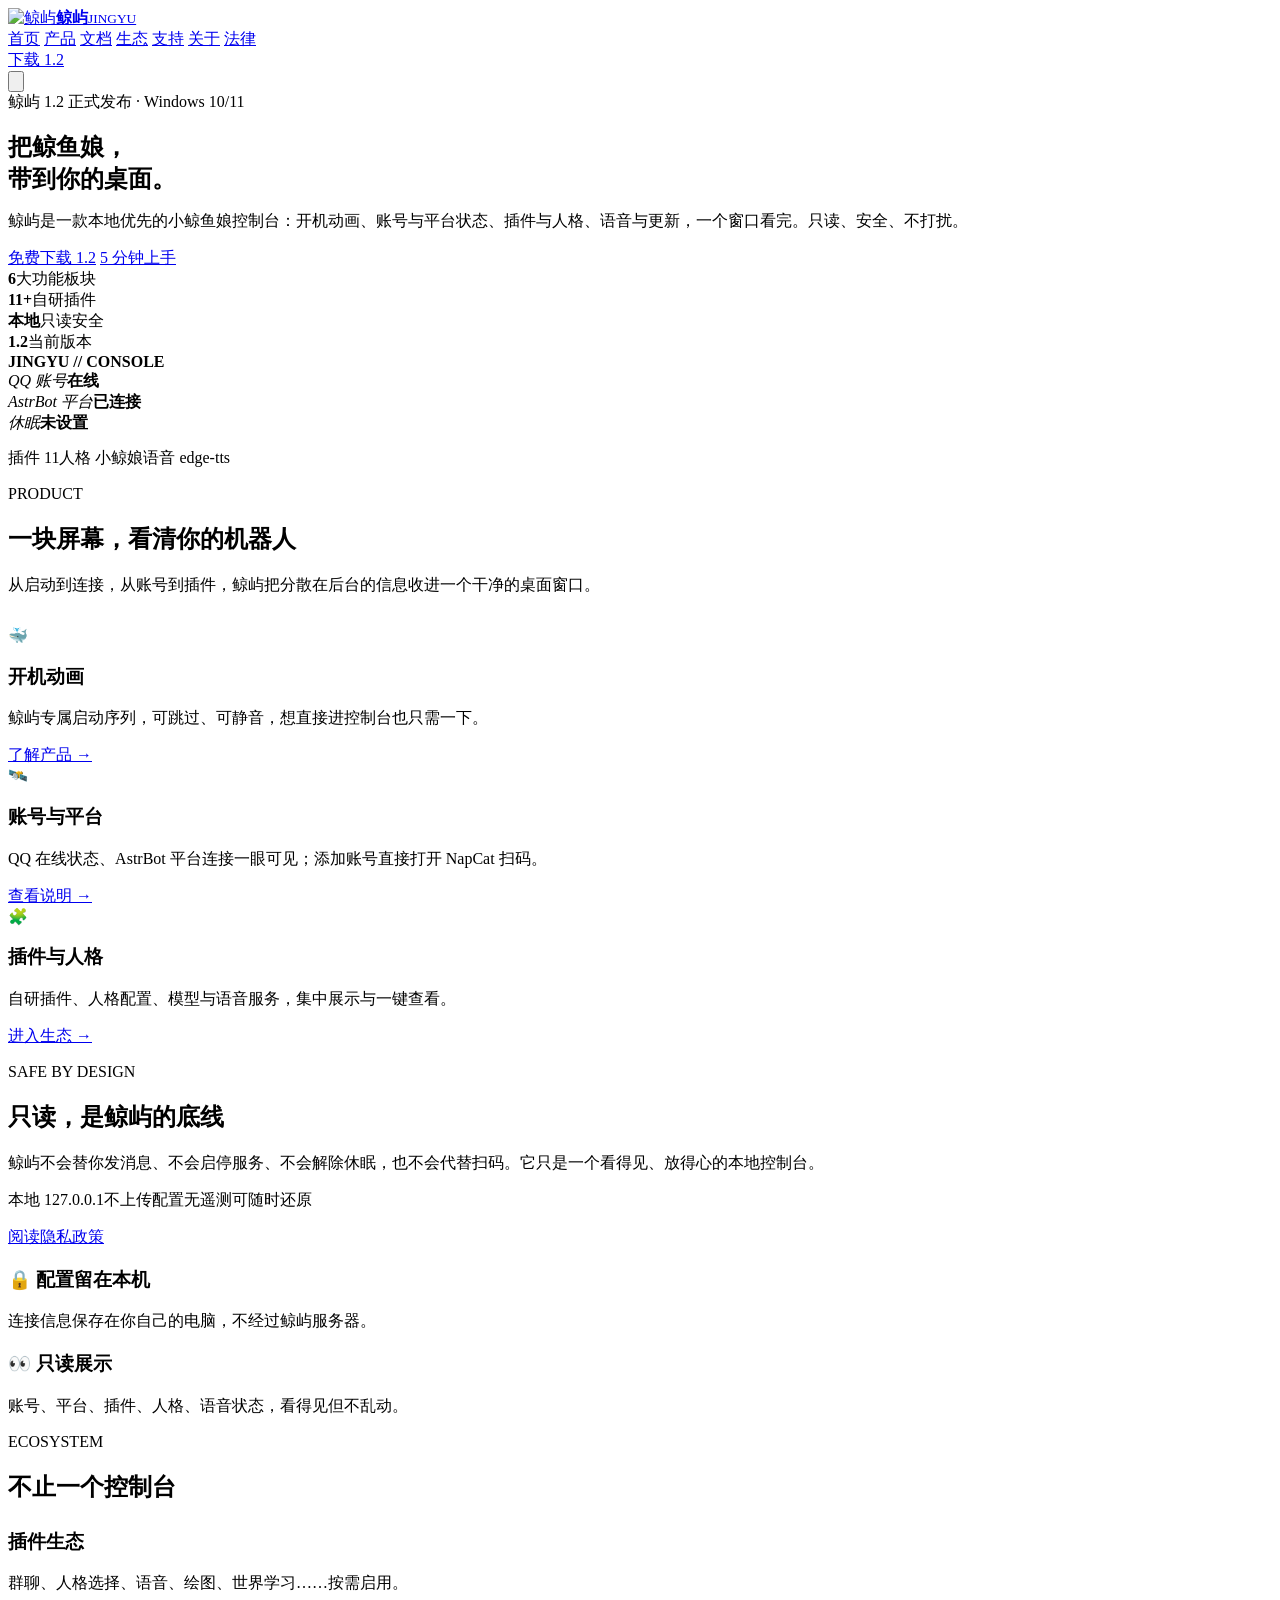
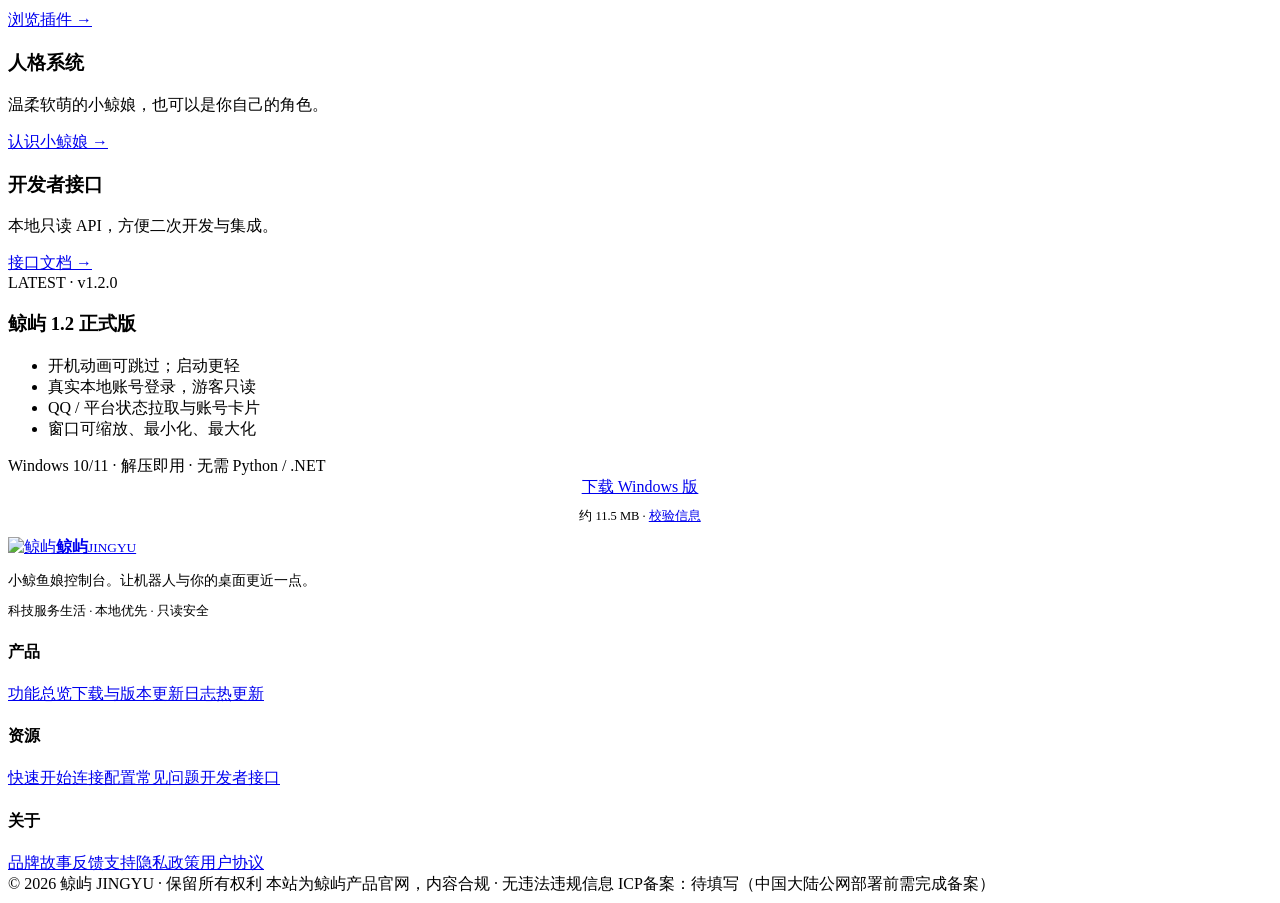
==== index.html @ 6d36aa9d "site: add index.html" ====
<!DOCTYPE html>
<html lang="zh-CN">
<head>
<meta charset="UTF-8">
<meta name="viewport" content="width=device-width,initial-scale=1">
<title>首页 · 鲸屿 JINGYU</title>
<meta name="description" content="鲸屿 · 小鲸鱼娘控制台：本地优先、只读安全、可跳过开机动画。下载 1.2 正式版。">
<meta property="og:title" content="首页 · 鲸屿 JINGYU">
<meta property="og:description" content="鲸屿 · 小鲸鱼娘控制台：本地优先、只读安全、可跳过开机动画。下载 1.2 正式版。">
<meta property="og:type" content="website">
<link rel="icon" href="assets/jingyu.ico">
<link rel="stylesheet" href="assets/style.css">
<link rel="manifest" href="manifest.webmanifest">

</head>
<body>
<header class="site-header">
  <div class="container header-in">
    <a class="brand" href="index.html"><img src="assets/jingyu_logo.png" alt="鲸屿"><span><b>鲸屿</b><small>JINGYU</small></span></a>
    <nav class="nav">
      <a href="index.html">首页</a>
      <a href="product.html">产品</a>
      <a href="docs.html">文档</a>
      <a href="ecosystem.html">生态</a>
      <a href="support.html">支持</a>
      <a href="about.html">关于</a>
      <a href="legal.html">法律</a>
    </nav>
    <div class="header-cta"><a class="btn primary" href="product.html#download">下载 1.2</a></div>
    <button class="menu-btn" aria-label="菜单"><svg viewBox="0 0 24 24" fill="none" stroke="currentColor" stroke-width="2"><path d="M4 6h16M4 12h16M4 18h16"/></svg></button>
  </div>
</header>

<main>
<section class="hero">
  <div class="container hero-grid">
    <div>
      <span class="badge"><i class="dot"></i> 鲸屿 1.2 正式发布 · Windows 10/11</span>
      <h1 style="margin:18px 0 14px">把鲸鱼娘，<br>带到你的桌面。</h1>
      <p class="lead">鲸屿是一款本地优先的小鲸鱼娘控制台：开机动画、账号与平台状态、插件与人格、语音与更新，一个窗口看完。只读、安全、不打扰。</p>
      <div class="hero-actions">
        <a class="btn primary" href="product.html#download">免费下载 1.2</a>
        <a class="btn ghost" href="docs.html#quickstart">5 分钟上手</a>
      </div>
      <div class="hero-stats">
        <div class="stat"><b>6</b><span>大功能板块</span></div>
        <div class="stat"><b>11+</b><span>自研插件</span></div>
        <div class="stat"><b>本地</b><span>只读安全</span></div>
        <div class="stat"><b>1.2</b><span>当前版本</span></div>
      </div>
    </div>
    <div class="mock reveal" aria-hidden="true">
      <div class="mock-bar"><i></i><i></i><i></i><b>JINGYU // CONSOLE</b></div>
      <div class="mock-body">
        <div class="mock-row">
          <div class="mock-tile"><em>QQ 账号</em><b>在线</b></div>
          <div class="mock-tile"><em>AstrBot 平台</em><b>已连接</b></div>
          <div class="mock-tile"><em>休眠</em><b>未设置</b></div>
        </div>
        <div class="mock-line w80"></div>
        <div class="mock-line w60"></div>
        <div style="margin:14px 0 6px"><span class="mock-tag">插件 11</span><span class="mock-tag">人格 小鲸娘</span><span class="mock-tag">语音 edge-tts</span></div>
        <div class="mock-line w40"></div>
        <div class="mock-line w60"></div>
      </div>
    </div>
  </div>
</section>

<section class="section">
  <div class="container">
    <p class="eyebrow">PRODUCT</p>
    <h2>一块屏幕，看清你的机器人</h2>
    <p class="lead">从启动到连接，从账号到插件，鲸屿把分散在后台的信息收进一个干净的桌面窗口。</p>
    <div class="grid g3" style="margin-top:30px">
      <div class="card reveal"><div class="ico">🐳</div><h3>开机动画</h3><p>鲸屿专属启动序列，可跳过、可静音，想直接进控制台也只需一下。</p><a class="more" href="product.html#features">了解产品 →</a></div>
      <div class="card reveal"><div class="ico">🛰️</div><h3>账号与平台</h3><p>QQ 在线状态、AstrBot 平台连接一眼可见；添加账号直接打开 NapCat 扫码。</p><a class="more" href="docs.html#accounts">查看说明 →</a></div>
      <div class="card reveal"><div class="ico">🧩</div><h3>插件与人格</h3><p>自研插件、人格配置、模型与语音服务，集中展示与一键查看。</p><a class="more" href="ecosystem.html">进入生态 →</a></div>
    </div>
  </div>
</section>

<section class="section">
  <div class="container grid g2" style="align-items:center">
    <div>
      <p class="eyebrow">SAFE BY DESIGN</p>
      <h2>只读，是鲸屿的底线</h2>
      <p class="lead" style="font-size:16px">鲸屿不会替你发消息、不会启停服务、不会解除休眠，也不会代替扫码。它只是一个看得见、放得心的本地控制台。</p>
      <p><span class="pill">本地 127.0.0.1</span><span class="pill">不上传配置</span><span class="pill">无遥测</span><span class="pill">可随时还原</span></p>
      <a class="btn ghost" href="legal.html#privacy">阅读隐私政策</a>
    </div>
    <div class="grid" style="gap:14px">
      <div class="card reveal"><h3>🔒 配置留在本机</h3><p>连接信息保存在你自己的电脑，不经过鲸屿服务器。</p></div>
      <div class="card reveal"><h3>👀 只读展示</h3><p>账号、平台、插件、人格、语音状态，看得见但不乱动。</p></div>
    </div>
  </div>
</section>

<section class="section">
  <div class="container">
    <p class="eyebrow">ECOSYSTEM</p>
    <h2>不止一个控制台</h2>
    <div class="grid g3" style="margin-top:26px">
      <div class="card reveal"><h3>插件生态</h3><p>群聊、人格选择、语音、绘图、世界学习……按需启用。</p><a class="more" href="ecosystem.html#plugins">浏览插件 →</a></div>
      <div class="card reveal"><h3>人格系统</h3><p>温柔软萌的小鲸娘，也可以是你自己的角色。</p><a class="more" href="ecosystem.html#persona">认识小鲸娘 →</a></div>
      <div class="card reveal"><h3>开发者接口</h3><p>本地只读 API，方便二次开发与集成。</p><a class="more" href="ecosystem.html#api">接口文档 →</a></div>
    </div>
  </div>
</section>

<section class="section">
  <div class="container download reveal" id="download">
    <div>
      <span class="ver">LATEST · v1.2.0</span>
      <h3>鲸屿 1.2 正式版</h3>
      <ul>
        <li>开机动画可跳过；启动更轻</li>
        <li>真实本地账号登录，游客只读</li>
        <li>QQ / 平台状态拉取与账号卡片</li>
        <li>窗口可缩放、最小化、最大化</li>
      </ul>
      <div class="meta">Windows 10/11 · 解压即用 · 无需 Python / .NET</div>
    </div>
    <div style="text-align:center">
      <a class="btn primary" href="downloads/jingyu-1.2-win64.zip" download>下载 Windows 版</a>
      <p style="font-size:12.5px;margin-top:10px">约 11.5 MB · <a href="product.html#download">校验信息</a></p>
    </div>
  </div>
</section>
</main>

<footer class="site-footer">
  <div class="container">
    <div class="footer-grid">
      <div>
        <a class="brand" href="index.html" style="margin-bottom:12px"><img src="assets/jingyu_logo.png" alt="鲸屿"><span><b>鲸屿</b><small>JINGYU</small></span></a>
        <p style="font-size:13.5px">小鲸鱼娘控制台。让机器人与你的桌面更近一点。</p>
        <p style="font-size:12.5px">科技服务生活 · 本地优先 · 只读安全</p>
      </div>
      <div><h4>产品</h4><a href="product.html#features">功能总览</a><a href="product.html#download">下载与版本</a><a href="product.html#changelog">更新日志</a><a href="product.html#hotfix">热更新</a></div>
      <div><h4>资源</h4><a href="docs.html#quickstart">快速开始</a><a href="docs.html#connect">连接配置</a><a href="docs.html#faq">常见问题</a><a href="ecosystem.html#api">开发者接口</a></div>
      <div><h4>关于</h4><a href="about.html#story">品牌故事</a><a href="support.html#feedback">反馈支持</a><a href="legal.html#privacy">隐私政策</a><a href="legal.html#terms">用户协议</a></div>
    </div>
    <div class="footer-bottom">
      <span>© 2026 鲸屿 JINGYU · 保留所有权利</span>
      <span>本站为鲸屿产品官网，内容合规 · 无违法违规信息</span>
      <span>ICP备案：待填写（中国大陆公网部署前需完成备案）</span>
    </div>
  </div>
</footer>
<script src="assets/app.js"></script>
</body>
</html>
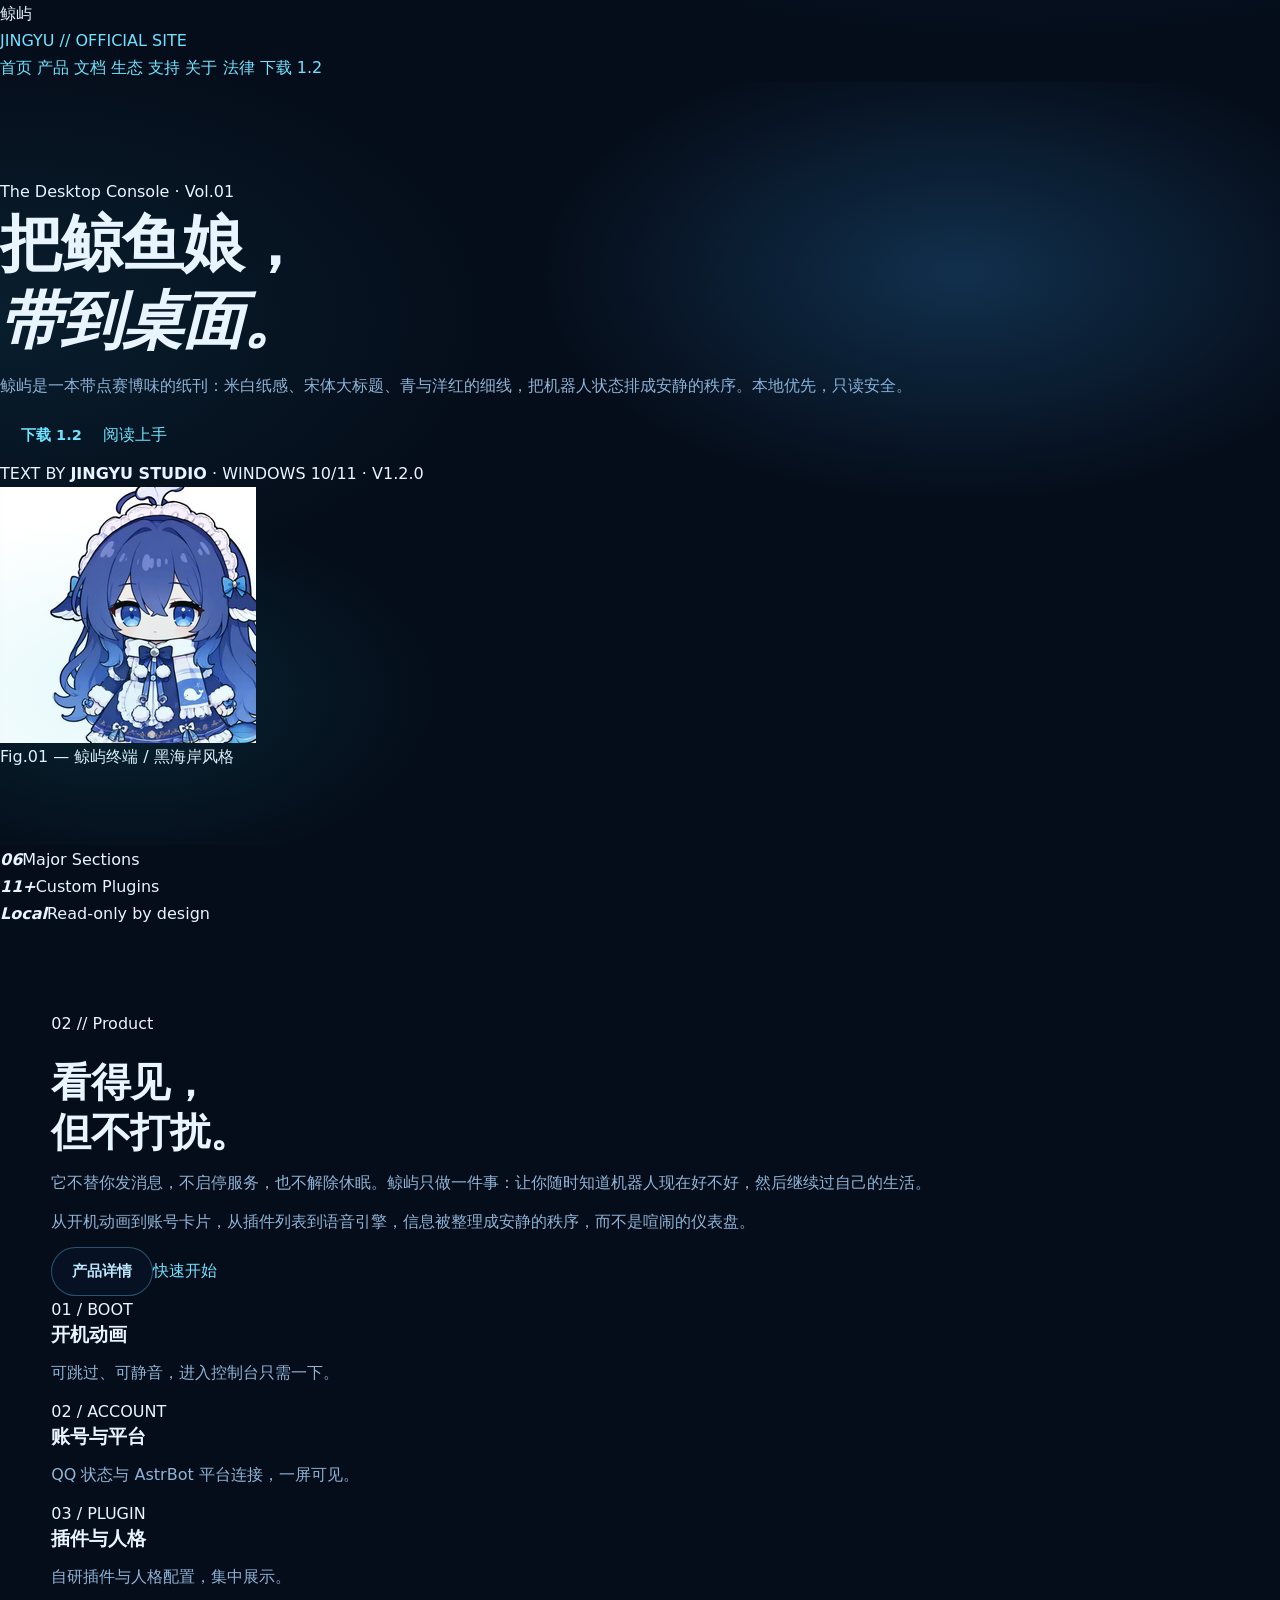
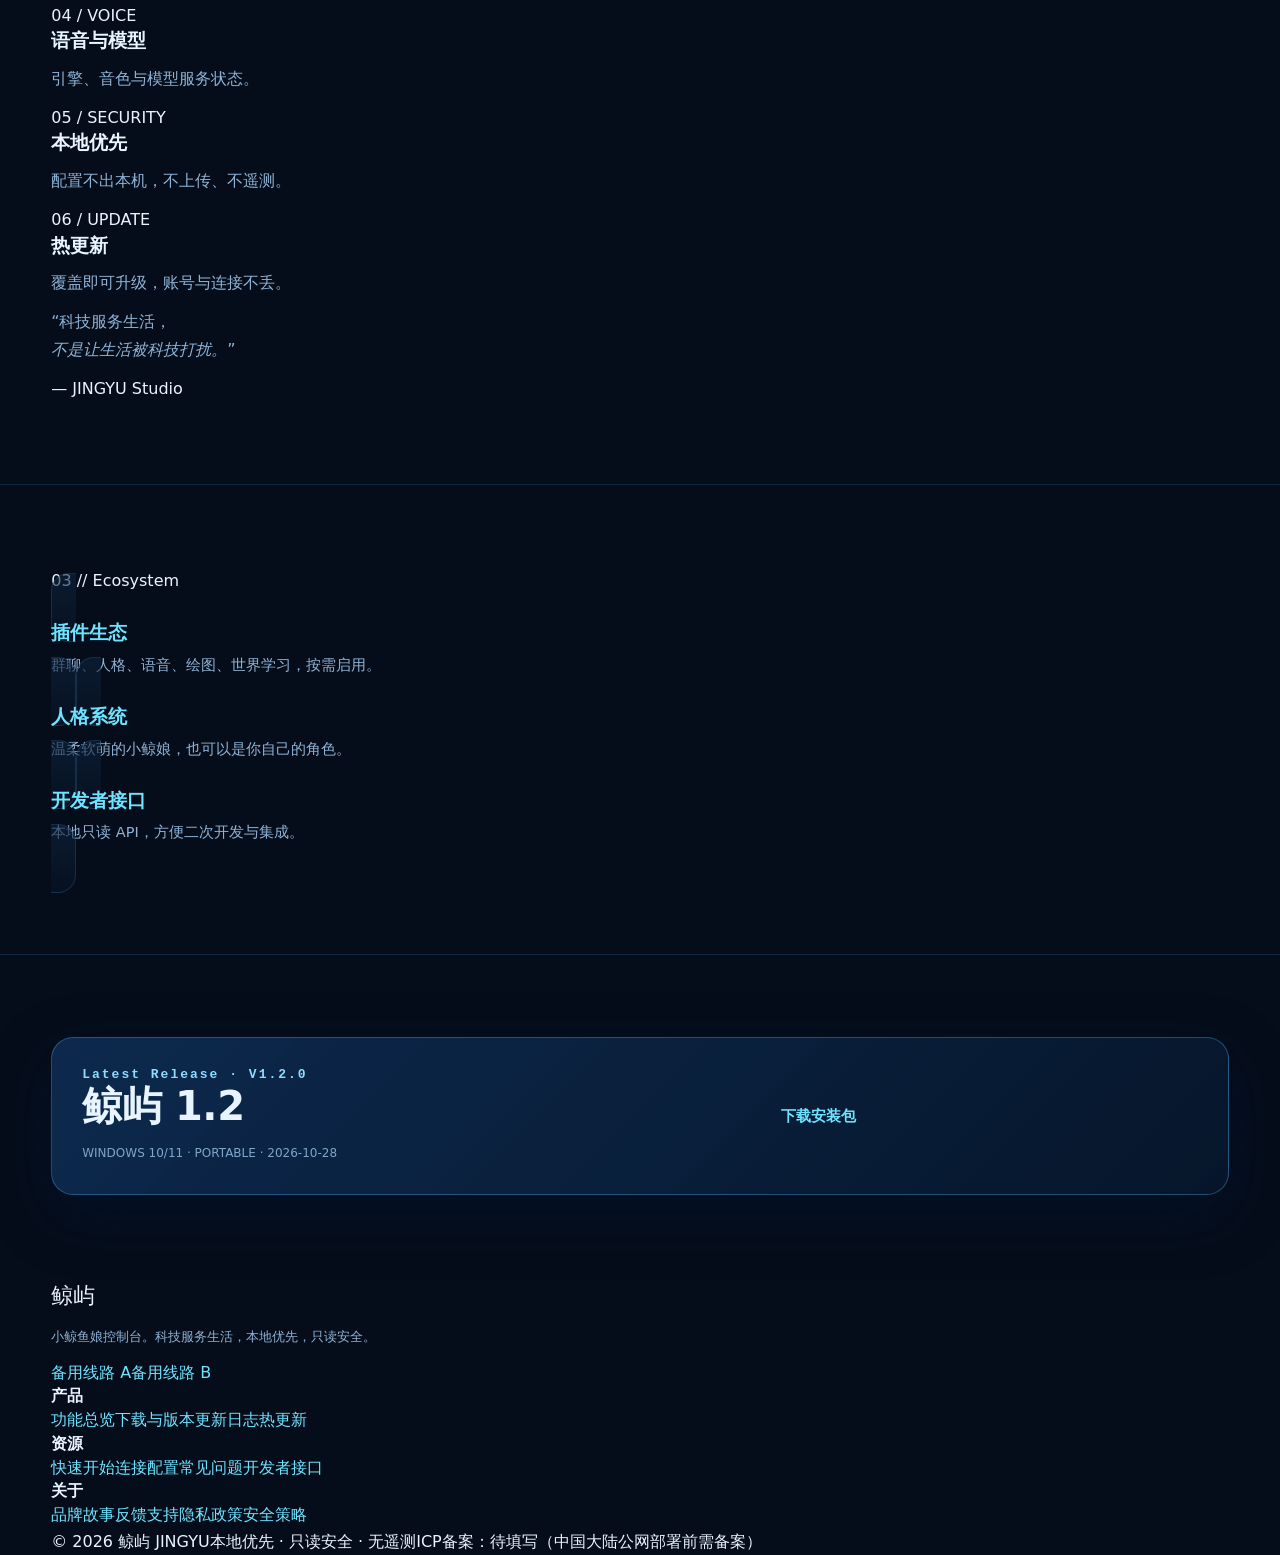
==== commit 0e134d47: "site: add index.html" ====
--- a/index.html
+++ b/index.html
@@ -1,153 +1,72 @@
-<!DOCTYPE html>
-<html lang="zh-CN">
-<head>
-<meta charset="UTF-8">
-<meta name="viewport" content="width=device-width,initial-scale=1">
+<!DOCTYPE html><html lang="zh-CN"><head><meta charset="UTF-8"><meta name="viewport" content="width=device-width,initial-scale=1">
 <title>首页 · 鲸屿 JINGYU</title>
-<meta name="description" content="鲸屿 · 小鲸鱼娘控制台：本地优先、只读安全、可跳过开机动画。下载 1.2 正式版。">
-<meta property="og:title" content="首页 · 鲸屿 JINGYU">
-<meta property="og:description" content="鲸屿 · 小鲸鱼娘控制台：本地优先、只读安全、可跳过开机动画。下载 1.2 正式版。">
-<meta property="og:type" content="website">
-<link rel="icon" href="assets/jingyu.ico">
-<link rel="stylesheet" href="assets/style.css">
-<link rel="manifest" href="manifest.webmanifest">
-
-</head>
-<body>
-<header class="site-header">
-  <div class="container header-in">
-    <a class="brand" href="index.html"><img src="assets/jingyu_logo.png" alt="鲸屿"><span><b>鲸屿</b><small>JINGYU</small></span></a>
-    <nav class="nav">
-      <a href="index.html">首页</a>
-      <a href="product.html">产品</a>
-      <a href="docs.html">文档</a>
-      <a href="ecosystem.html">生态</a>
-      <a href="support.html">支持</a>
-      <a href="about.html">关于</a>
-      <a href="legal.html">法律</a>
-    </nav>
-    <div class="header-cta"><a class="btn primary" href="product.html#download">下载 1.2</a></div>
-    <button class="menu-btn" aria-label="菜单"><svg viewBox="0 0 24 24" fill="none" stroke="currentColor" stroke-width="2"><path d="M4 6h16M4 12h16M4 18h16"/></svg></button>
+<meta name="description" content="鲸屿 · 小鲸鱼娘控制台：本地优先、只读安全，下载 1.2 正式版。">
+<meta name="theme-color" content="#f4f0e7">
+<meta http-equiv="Content-Security-Policy" content="default-src 'self'; img-src 'self' data:; style-src 'self' 'unsafe-inline'; script-src 'self' 'unsafe-inline'; object-src 'none'; base-uri 'self'; frame-ancestors 'none'">
+<meta http-equiv="X-Content-Type-Options" content="nosniff">
+<meta name="referrer" content="strict-origin-when-cross-origin">
+<link rel="icon" href="assets/jingyu.ico"><link rel="stylesheet" href="assets/style.css">
+</head><body><header>
+  <a class="brand-wrap" href="index.html"><span class="brand">鲸屿</span><span class="issue">JINGYU // OFFICIAL SITE</span></a>
+  <nav>
+    <a href="index.html" class="active">首页</a>
+    <a href="product.html" >产品</a>
+    <a href="docs.html" >文档</a>
+    <a href="ecosystem.html" >生态</a>
+    <a href="support.html" >支持</a>
+    <a href="about.html" >关于</a>
+    <a href="legal.html" >法律</a>
+    <a class="dl-btn" href="download.html">下载 1.2</a>
+  </nav>
+  <button class="menu-btn" aria-label="菜单">☰</button>
+</header><main>
+<div class="hero">
+  <div><span class="kicker">The Desktop Console · Vol.01</span>
+  <h1>把鲸鱼娘，<br><em>带到桌面。</em></h1>
+  <p class="deck">鲸屿是一本带点赛博味的纸刊：米白纸感、宋体大标题、青与洋红的细线，把机器人状态排成安静的秩序。本地优先，只读安全。</p>
+  <div class="actions"><a class="btn" href="download.html">下载 1.2</a><a class="link" href="docs.html">阅读上手</a></div>
+  <div class="byline">TEXT BY <b>JINGYU STUDIO</b> · WINDOWS 10/11 · V1.2.0</div></div>
+  <div class="hero-art"><img src="assets/jingyu_logo.png" alt="鲸屿"><div class="cap">Fig.01 — 鲸屿终端 / 黑海岸风格</div></div>
+</div>
+<div class="facts"><div><b><i>06</i></b><span>Major Sections</span></div><div><b><i>11+</i></b><span>Custom Plugins</span></div><div><b><i>Local</i></b><span>Read-only by design</span></div></div>
+<section class="section" id="product"><div class="container">
+  <div class="sec-label">02 // Product</div>
+  <div class="editorial" style="margin-top:20px">
+    <div class="copy"><h2>看得见，<br>但不打扰。</h2>
+      <p>它不替你发消息，不启停服务，也不解除休眠。鲸屿只做一件事：让你随时知道机器人现在好不好，然后继续过自己的生活。</p>
+      <p>从开机动画到账号卡片，从插件列表到语音引擎，信息被整理成安静的秩序，而不是喧闹的仪表盘。</p>
+      <div class="actions"><a class="btn ghost" href="product.html">产品详情</a><a class="link" href="docs.html">快速开始</a></div>
+    </div>
+    <div><div class="feature-list">
+      <div class="feature"><div class="n">01 / BOOT</div><h3>开机动画</h3><p>可跳过、可静音，进入控制台只需一下。</p></div>
+      <div class="feature"><div class="n">02 / ACCOUNT</div><h3>账号与平台</h3><p>QQ 状态与 AstrBot 平台连接，一屏可见。</p></div>
+      <div class="feature"><div class="n">03 / PLUGIN</div><h3>插件与人格</h3><p>自研插件与人格配置，集中展示。</p></div>
+      <div class="feature"><div class="n">04 / VOICE</div><h3>语音与模型</h3><p>引擎、音色与模型服务状态。</p></div>
+      <div class="feature"><div class="n">05 / SECURITY</div><h3>本地优先</h3><p>配置不出本机，不上传、不遥测。</p></div>
+      <div class="feature"><div class="n">06 / UPDATE</div><h3>热更新</h3><p>覆盖即可升级，账号与连接不丢。</p></div>
+    </div></div>
   </div>
-</header>
-
-<main>
-<section class="hero">
-  <div class="container hero-grid">
-    <div>
-      <span class="badge"><i class="dot"></i> 鲸屿 1.2 正式发布 · Windows 10/11</span>
-      <h1 style="margin:18px 0 14px">把鲸鱼娘，<br>带到你的桌面。</h1>
-      <p class="lead">鲸屿是一款本地优先的小鲸鱼娘控制台：开机动画、账号与平台状态、插件与人格、语音与更新，一个窗口看完。只读、安全、不打扰。</p>
-      <div class="hero-actions">
-        <a class="btn primary" href="product.html#download">免费下载 1.2</a>
-        <a class="btn ghost" href="docs.html#quickstart">5 分钟上手</a>
-      </div>
-      <div class="hero-stats">
-        <div class="stat"><b>6</b><span>大功能板块</span></div>
-        <div class="stat"><b>11+</b><span>自研插件</span></div>
-        <div class="stat"><b>本地</b><span>只读安全</span></div>
-        <div class="stat"><b>1.2</b><span>当前版本</span></div>
-      </div>
-    </div>
-    <div class="mock reveal" aria-hidden="true">
-      <div class="mock-bar"><i></i><i></i><i></i><b>JINGYU // CONSOLE</b></div>
-      <div class="mock-body">
-        <div class="mock-row">
-          <div class="mock-tile"><em>QQ 账号</em><b>在线</b></div>
-          <div class="mock-tile"><em>AstrBot 平台</em><b>已连接</b></div>
-          <div class="mock-tile"><em>休眠</em><b>未设置</b></div>
-        </div>
-        <div class="mock-line w80"></div>
-        <div class="mock-line w60"></div>
-        <div style="margin:14px 0 6px"><span class="mock-tag">插件 11</span><span class="mock-tag">人格 小鲸娘</span><span class="mock-tag">语音 edge-tts</span></div>
-        <div class="mock-line w40"></div>
-        <div class="mock-line w60"></div>
-      </div>
-    </div>
+  <div class="pull"><p class="q">“科技服务生活，<br><em>不是让生活被科技打扰。</em>”</p><div class="sign">— JINGYU Studio</div></div>
+</div></section>
+<section class="section"><div class="container">
+  <div class="sec-label">03 // Ecosystem</div>
+  <div class="grid3">
+    <a class="card" href="ecosystem.html#plugins"><h3>插件生态</h3><p>群聊、人格、语音、绘图、世界学习，按需启用。</p></a>
+    <a class="card" href="ecosystem.html#persona"><h3>人格系统</h3><p>温柔软萌的小鲸娘，也可以是你自己的角色。</p></a>
+    <a class="card" href="ecosystem.html#api"><h3>开发者接口</h3><p>本地只读 API，方便二次开发与集成。</p></a>
   </div>
-</section>
-
-<section class="section">
-  <div class="container">
-    <p class="eyebrow">PRODUCT</p>
-    <h2>一块屏幕，看清你的机器人</h2>
-    <p class="lead">从启动到连接，从账号到插件，鲸屿把分散在后台的信息收进一个干净的桌面窗口。</p>
-    <div class="grid g3" style="margin-top:30px">
-      <div class="card reveal"><div class="ico">🐳</div><h3>开机动画</h3><p>鲸屿专属启动序列，可跳过、可静音，想直接进控制台也只需一下。</p><a class="more" href="product.html#features">了解产品 →</a></div>
-      <div class="card reveal"><div class="ico">🛰️</div><h3>账号与平台</h3><p>QQ 在线状态、AstrBot 平台连接一眼可见；添加账号直接打开 NapCat 扫码。</p><a class="more" href="docs.html#accounts">查看说明 →</a></div>
-      <div class="card reveal"><div class="ico">🧩</div><h3>插件与人格</h3><p>自研插件、人格配置、模型与语音服务，集中展示与一键查看。</p><a class="more" href="ecosystem.html">进入生态 →</a></div>
-    </div>
+</div></section>
+<section class="section"><div class="container"><div class="download">
+  <div><div class="ver">Latest Release · V1.2.0</div><h2>鲸屿 1.2</h2><div class="meta">WINDOWS 10/11 · PORTABLE · 2026-10-28</div></div>
+  <div><a class="btn" href="download.html">下载安装包</a></div>
+</div></div></section>
+</main><footer><div class="container">
+  <div class="foot-grid">
+    <div><span class="brand" style="font-size:22px">鲸屿</span><p style="font-size:12.5px;color:var(--muted)">小鲸鱼娘控制台。科技服务生活，本地优先，只读安全。</p>
+      <div class="mirrors"><a href="https://cdn.jsdelivr.net/gh/mjciywrgqdbqwdj4y718937/jingyu-site@main/index.html" target="_blank" rel="noopener">备用线路 A</a><a href="https://cdn.statically.io/gh/mjciywrgqdbqwdj4y718937/jingyu-site/main/index.html" target="_blank" rel="noopener">备用线路 B</a></div></div>
+    <div><h4>产品</h4><a href="product.html">功能总览</a><a href="download.html">下载与版本</a><a href="product.html#changelog">更新日志</a><a href="product.html#hotfix">热更新</a></div>
+    <div><h4>资源</h4><a href="docs.html">快速开始</a><a href="docs.html#connect">连接配置</a><a href="docs.html#faq">常见问题</a><a href="ecosystem.html#api">开发者接口</a></div>
+    <div><h4>关于</h4><a href="about.html">品牌故事</a><a href="support.html">反馈支持</a><a href="legal.html#privacy">隐私政策</a><a href="legal.html#security">安全策略</a></div>
   </div>
-</section>
-
-<section class="section">
-  <div class="container grid g2" style="align-items:center">
-    <div>
-      <p class="eyebrow">SAFE BY DESIGN</p>
-      <h2>只读，是鲸屿的底线</h2>
-      <p class="lead" style="font-size:16px">鲸屿不会替你发消息、不会启停服务、不会解除休眠，也不会代替扫码。它只是一个看得见、放得心的本地控制台。</p>
-      <p><span class="pill">本地 127.0.0.1</span><span class="pill">不上传配置</span><span class="pill">无遥测</span><span class="pill">可随时还原</span></p>
-      <a class="btn ghost" href="legal.html#privacy">阅读隐私政策</a>
-    </div>
-    <div class="grid" style="gap:14px">
-      <div class="card reveal"><h3>🔒 配置留在本机</h3><p>连接信息保存在你自己的电脑，不经过鲸屿服务器。</p></div>
-      <div class="card reveal"><h3>👀 只读展示</h3><p>账号、平台、插件、人格、语音状态，看得见但不乱动。</p></div>
-    </div>
-  </div>
-</section>
-
-<section class="section">
-  <div class="container">
-    <p class="eyebrow">ECOSYSTEM</p>
-    <h2>不止一个控制台</h2>
-    <div class="grid g3" style="margin-top:26px">
-      <div class="card reveal"><h3>插件生态</h3><p>群聊、人格选择、语音、绘图、世界学习……按需启用。</p><a class="more" href="ecosystem.html#plugins">浏览插件 →</a></div>
-      <div class="card reveal"><h3>人格系统</h3><p>温柔软萌的小鲸娘，也可以是你自己的角色。</p><a class="more" href="ecosystem.html#persona">认识小鲸娘 →</a></div>
-      <div class="card reveal"><h3>开发者接口</h3><p>本地只读 API，方便二次开发与集成。</p><a class="more" href="ecosystem.html#api">接口文档 →</a></div>
-    </div>
-  </div>
-</section>
-
-<section class="section">
-  <div class="container download reveal" id="download">
-    <div>
-      <span class="ver">LATEST · v1.2.0</span>
-      <h3>鲸屿 1.2 正式版</h3>
-      <ul>
-        <li>开机动画可跳过；启动更轻</li>
-        <li>真实本地账号登录，游客只读</li>
-        <li>QQ / 平台状态拉取与账号卡片</li>
-        <li>窗口可缩放、最小化、最大化</li>
-      </ul>
-      <div class="meta">Windows 10/11 · 解压即用 · 无需 Python / .NET</div>
-    </div>
-    <div style="text-align:center">
-      <a class="btn primary" href="downloads/jingyu-1.2-win64.zip" download>下载 Windows 版</a>
-      <p style="font-size:12.5px;margin-top:10px">约 11.5 MB · <a href="product.html#download">校验信息</a></p>
-    </div>
-  </div>
-</section>
-</main>
-
-<footer class="site-footer">
-  <div class="container">
-    <div class="footer-grid">
-      <div>
-        <a class="brand" href="index.html" style="margin-bottom:12px"><img src="assets/jingyu_logo.png" alt="鲸屿"><span><b>鲸屿</b><small>JINGYU</small></span></a>
-        <p style="font-size:13.5px">小鲸鱼娘控制台。让机器人与你的桌面更近一点。</p>
-        <p style="font-size:12.5px">科技服务生活 · 本地优先 · 只读安全</p>
-      </div>
-      <div><h4>产品</h4><a href="product.html#features">功能总览</a><a href="product.html#download">下载与版本</a><a href="product.html#changelog">更新日志</a><a href="product.html#hotfix">热更新</a></div>
-      <div><h4>资源</h4><a href="docs.html#quickstart">快速开始</a><a href="docs.html#connect">连接配置</a><a href="docs.html#faq">常见问题</a><a href="ecosystem.html#api">开发者接口</a></div>
-      <div><h4>关于</h4><a href="about.html#story">品牌故事</a><a href="support.html#feedback">反馈支持</a><a href="legal.html#privacy">隐私政策</a><a href="legal.html#terms">用户协议</a></div>
-    </div>
-    <div class="footer-bottom">
-      <span>© 2026 鲸屿 JINGYU · 保留所有权利</span>
-      <span>本站为鲸屿产品官网，内容合规 · 无违法违规信息</span>
-      <span>ICP备案：待填写（中国大陆公网部署前需完成备案）</span>
-    </div>
-  </div>
-</footer>
-<script src="assets/app.js"></script>
-</body>
-</html>+  <div class="foot-bottom"><span>© 2026 鲸屿 JINGYU</span><span>本地优先 · 只读安全 · 无遥测</span><span>ICP备案：待填写（中国大陆公网部署前需备案）</span></div>
+</div></footer><script src="assets/app.js"></script></body></html>
--- a/assets/style.css
+++ b/assets/style.css
@@ -0,0 +1,159 @@
+
+:root{
+  --bg:#050d1a; --bg2:#071528; --panel:rgba(10,26,46,.72); --line:rgba(96,180,255,.16);
+  --ink:#e8f4ff; --muted:#8fb3d6; --blue:#3f9cff; --cyan:#6fe3ff; --deep:#0b2d55;
+  --ok:#39d98a; --warn:#ffc857; --radius:18px; --max:1180px;
+  --shadow:0 20px 60px rgba(0,20,50,.45);
+}
+*{box-sizing:border-box}
+html{scroll-behavior:smooth}
+body{margin:0;background:radial-gradient(1200px 600px at 80% -10%,rgba(30,110,220,.20),transparent 60%),
+  radial-gradient(900px 500px at 0% 10%,rgba(40,180,220,.10),transparent 55%),var(--bg);
+  color:var(--ink);font-family:"Microsoft YaHei","PingFang SC","Segoe UI",system-ui,sans-serif;line-height:1.7;
+  -webkit-font-smoothing:antialiased}
+a{color:var(--cyan);text-decoration:none}
+a:hover{color:#bff1ff}
+img{max-width:100%;display:block}
+.container{width:min(var(--max),92vw);margin:0 auto}
+.section{padding:82px 0;border-top:1px solid var(--line)}
+.section:first-of-type{border-top:0}
+.eyebrow{font:600 12px/1 "Consolas",monospace;letter-spacing:.22em;color:var(--cyan);text-transform:uppercase;margin:0 0 12px}
+h1,h2,h3,h4{line-height:1.25;margin:0}
+h1{font-size:clamp(34px,5vw,62px);letter-spacing:-.02em}
+h2{font-size:clamp(26px,3.2vw,40px);letter-spacing:-.01em}
+h3{font-size:19px}
+p{margin:12px 0;color:var(--muted)}
+.lead{font-size:clamp(16px,1.6vw,20px);color:#b9d6f2;max-width:760px}
+.mono{font-family:"Consolas","Cascadia Mono",monospace}
+/* header */
+.site-header{position:sticky;top:0;z-index:50;backdrop-filter:blur(14px);
+  background:rgba(5,13,26,.78);border-bottom:1px solid var(--line)}
+.header-in{display:flex;align-items:center;gap:26px;min-height:68px}
+.brand{display:flex;align-items:center;gap:11px;color:var(--ink)}
+.brand img{width:34px;height:34px;border-radius:10px;box-shadow:0 0 22px rgba(80,190,255,.45)}
+.brand b{font-size:19px;letter-spacing:4px}
+.brand small{display:block;font:600 9px/1 "Consolas",monospace;letter-spacing:3px;color:var(--muted)}
+.nav{display:flex;gap:4px;margin-left:auto;flex-wrap:wrap}
+.nav a{padding:8px 13px;border-radius:999px;color:#b7d4ef;font-size:14.5px}
+.nav a:hover,.nav a.active{background:rgba(63,156,255,.14);color:#fff}
+.header-cta{margin-left:8px}
+.btn{display:inline-flex;align-items:center;justify-content:center;gap:8px;padding:11px 20px;border-radius:999px;
+  border:1px solid transparent;font-weight:700;font-size:14.5px;cursor:pointer;transition:.18s ease;white-space:nowrap}
+.btn.primary{background:linear-gradient(135deg,#2f7fe0,#5cc8ff);color:#04101f;box-shadow:0 8px 26px rgba(60,160,255,.28)}
+.btn.primary:hover{transform:translateY(-1px);color:#04101f}
+.btn.ghost{border-color:rgba(110,200,255,.35);color:#bfe9ff;background:rgba(10,30,55,.35)}
+.btn.ghost:hover{background:rgba(30,80,140,.35);color:#fff}
+.menu-btn{display:none;margin-left:auto;background:none;border:0;color:var(--ink);padding:8px}
+.menu-btn svg{width:24px;height:24px}
+/* hero */
+.hero{position:relative;overflow:hidden;padding:96px 0 76px}
+.hero:before{content:"";position:absolute;inset:0;background:
+  radial-gradient(700px 380px at 75% 25%,rgba(60,170,255,.22),transparent 60%),
+  radial-gradient(520px 300px at 10% 80%,rgba(30,200,220,.12),transparent 60%);pointer-events:none}
+.hero-grid{display:grid;grid-template-columns:1.05fr .95fr;gap:54px;align-items:center;position:relative}
+.badge{display:inline-flex;align-items:center;gap:8px;padding:6px 12px;border-radius:999px;font-size:12.5px;
+  border:1px solid rgba(110,220,255,.3);background:rgba(20,60,100,.35);color:#b8e9ff}
+.dot{width:7px;height:7px;border-radius:50%;background:var(--ok);box-shadow:0 0 10px var(--ok)}
+.hero-actions{display:flex;gap:12px;margin-top:28px;flex-wrap:wrap}
+.hero-stats{display:flex;gap:26px;margin-top:34px;flex-wrap:wrap}
+.stat b{display:block;font-size:24px;color:#fff}
+.stat span{font-size:12.5px;color:var(--muted)}
+/* mock */
+.mock{background:linear-gradient(180deg,rgba(16,40,72,.9),rgba(7,20,38,.92));border:1px solid var(--line);
+  border-radius:22px;box-shadow:var(--shadow);overflow:hidden;transform:rotate(-.6deg)}
+.mock-bar{display:flex;gap:7px;align-items:center;padding:12px 16px;border-bottom:1px solid var(--line);background:rgba(4,12,24,.7)}
+.mock-bar i{width:9px;height:9px;border-radius:50%;background:#3a5a7c;display:block}
+.mock-bar b{margin-left:8px;font:600 11px/1 "Consolas",monospace;color:#7fb6e8;letter-spacing:1px}
+.mock-body{padding:18px}
+.mock-row{display:flex;gap:12px;margin-bottom:12px}
+.mock-tile{flex:1;padding:14px;border:1px solid var(--line);border-radius:14px;background:rgba(8,24,44,.6)}
+.mock-tile em{display:block;font-style:normal;font-size:11px;color:var(--muted);margin-bottom:6px}
+.mock-tile b{font-size:20px;color:#fff}
+.mock-line{height:8px;border-radius:6px;background:linear-gradient(90deg,rgba(90,190,255,.45),rgba(90,190,255,.05));margin:9px 0}
+.mock-line.w60{width:60%}.mock-line.w40{width:40%}.mock-line.w80{width:80%}
+.mock-tag{display:inline-block;font-size:10.5px;padding:3px 8px;border-radius:999px;background:rgba(57,217,138,.12);color:#7ff0b8;margin-right:6px}
+/* cards */
+.grid{display:grid;gap:18px}
+.g3{grid-template-columns:repeat(3,1fr)}
+.g2{grid-template-columns:repeat(2,1fr)}
+.card{padding:24px;border-radius:var(--radius);border:1px solid var(--line);
+  background:linear-gradient(180deg,rgba(14,36,64,.58),rgba(7,20,38,.55));transition:.2s}
+.card:hover{border-color:rgba(100,200,255,.35);transform:translateY(-2px)}
+.card .ico{width:42px;height:42px;border-radius:12px;display:grid;place-items:center;margin-bottom:14px;
+  background:linear-gradient(135deg,rgba(63,156,255,.24),rgba(90,220,255,.08));border:1px solid rgba(100,200,255,.25);font-size:20px}
+.card p{margin:8px 0 0;font-size:14.5px}
+.card a.more{display:inline-block;margin-top:14px;font-size:13.5px}
+/* subnav */
+.subnav{position:sticky;top:68px;z-index:30;background:rgba(5,13,26,.88);backdrop-filter:blur(12px);border-bottom:1px solid var(--line)}
+.subnav-in{display:flex;gap:6px;overflow:auto;padding:10px 0}
+.subnav a{padding:7px 12px;border-radius:999px;color:#a9c8e6;font-size:13px;white-space:nowrap}
+.subnav a:hover{background:rgba(63,156,255,.12);color:#fff}
+/* page hero */
+.page-hero{padding:70px 0 46px}
+.crumbs{font-size:12.5px;color:#6f93b5;margin-bottom:14px}
+/* table */
+.table-wrap{overflow:auto;border:1px solid var(--line);border-radius:14px;margin:18px 0}
+table{width:100%;border-collapse:collapse;min-width:560px;font-size:14px}
+th,td{padding:12px 14px;text-align:left;border-bottom:1px solid var(--line)}
+th{background:rgba(20,50,85,.5);color:#cfe8ff;font-weight:600;font-size:12.5px;letter-spacing:.04em}
+td{color:#a9c8e6}
+tr:last-child td{border-bottom:0}
+code,pre{font-family:"Consolas","Cascadia Mono",monospace}
+code{background:rgba(90,180,255,.12);border:1px solid rgba(90,180,255,.16);padding:1px 6px;border-radius:6px;font-size:.92em;color:#bfeaff}
+pre{background:#04101f;border:1px solid var(--line);border-radius:12px;padding:16px;overflow:auto;color:#bfe8ff;font-size:13px;line-height:1.6}
+pre code{background:none;border:0;padding:0}
+/* steps */
+.steps{display:grid;gap:14px;counter-reset:step}
+.step{display:flex;gap:16px;padding:18px 20px;border:1px solid var(--line);border-radius:14px;background:rgba(10,26,46,.5)}
+.step:before{counter-increment:step;content:counter(step);flex:0 0 32px;height:32px;border-radius:50%;display:grid;place-items:center;
+  background:rgba(63,156,255,.16);color:#8fdcff;font-weight:700;border:1px solid rgba(100,200,255,.25)}
+.step b{display:block;margin-bottom:4px}
+.step p{margin:0;font-size:14px}
+/* faq */
+details{border:1px solid var(--line);border-radius:12px;background:rgba(10,26,46,.45);padding:0 16px;margin:10px 0}
+summary{cursor:pointer;padding:16px 0;font-weight:600;color:#dcefff;list-style:none}
+summary::-webkit-details-marker{display:none}
+summary:after{content:"+";float:right;color:#7fc7ff;font-weight:400}
+details[open] summary:after{content:"−"}
+details p{margin:0 0 16px;font-size:14px}
+/* notice */
+.notice{border:1px solid rgba(255,200,87,.28);background:rgba(255,200,87,.07);border-radius:14px;padding:16px 18px;color:#ffe4a8;font-size:14px}
+.notice.blue{border-color:rgba(90,190,255,.28);background:rgba(63,156,255,.07);color:#c8e9ff}
+/* download */
+.download{display:grid;grid-template-columns:1.2fr .8fr;gap:22px;align-items:center;padding:30px;border-radius:22px;
+  border:1px solid rgba(100,200,255,.3);background:linear-gradient(135deg,rgba(20,70,130,.5),rgba(8,26,50,.7));box-shadow:var(--shadow)}
+.download .ver{font:700 13px/1 "Consolas",monospace;color:#8fdcff;letter-spacing:2px}
+.download h3{font-size:26px;margin:10px 0 6px}
+.download ul{margin:10px 0 0;padding-left:18px;color:var(--muted);font-size:14px}
+.download .meta{font-size:12px;color:#7fa6c8;margin-top:12px}
+/* footer */
+.site-footer{border-top:1px solid var(--line);padding:48px 0 30px;background:rgba(4,11,22,.7)}
+.footer-grid{display:grid;grid-template-columns:1.4fr 1fr 1fr 1fr;gap:28px}
+.footer-grid h4{font-size:13px;color:#cfe8ff;letter-spacing:.08em;margin-bottom:10px}
+.footer-grid a{display:block;color:#8fb3d6;font-size:13.5px;padding:4px 0}
+.footer-grid a:hover{color:#fff}
+.footer-bottom{display:flex;justify-content:space-between;gap:16px;flex-wrap:wrap;border-top:1px solid var(--line);
+  margin-top:32px;padding-top:18px;font-size:12.5px;color:#6f93b5}
+/* misc */
+.pill{display:inline-block;padding:4px 10px;border-radius:999px;border:1px solid var(--line);font-size:12px;color:#a9c8e6;margin:3px 6px 3px 0}
+.kv{display:grid;grid-template-columns:180px 1fr;gap:10px 18px;font-size:14px}
+.kv b{color:#cfe8ff}
+.kv span{color:var(--muted)}
+.timeline{border-left:1px solid var(--line);padding-left:22px}
+.timeline .item{position:relative;padding:0 0 22px}
+.timeline .item:before{content:"";position:absolute;left:-27px;top:8px;width:9px;height:9px;border-radius:50%;background:var(--blue);box-shadow:0 0 12px var(--blue)}
+.timeline b{display:block;color:#fff}
+.timeline span{font-size:13px;color:var(--muted)}
+.reveal{opacity:0;transform:translateY(16px);transition:.6s ease}
+.reveal.in{opacity:1;transform:none}
+@media (prefers-reduced-motion:reduce){.reveal{opacity:1;transform:none;transition:none}html{scroll-behavior:auto}}
+@media(max-width:980px){
+  .hero-grid,.g3,.g2,.download,.footer-grid{grid-template-columns:1fr}
+  .nav{display:none;position:absolute;top:68px;left:0;right:0;flex-direction:column;background:rgba(5,13,26,.97);
+    border-bottom:1px solid var(--line);padding:10px 6vw}
+  .nav.open{display:flex}
+  .header-cta{display:none}
+  .menu-btn{display:block}
+  .subnav{top:68px}
+  .kv{grid-template-columns:1fr}
+}
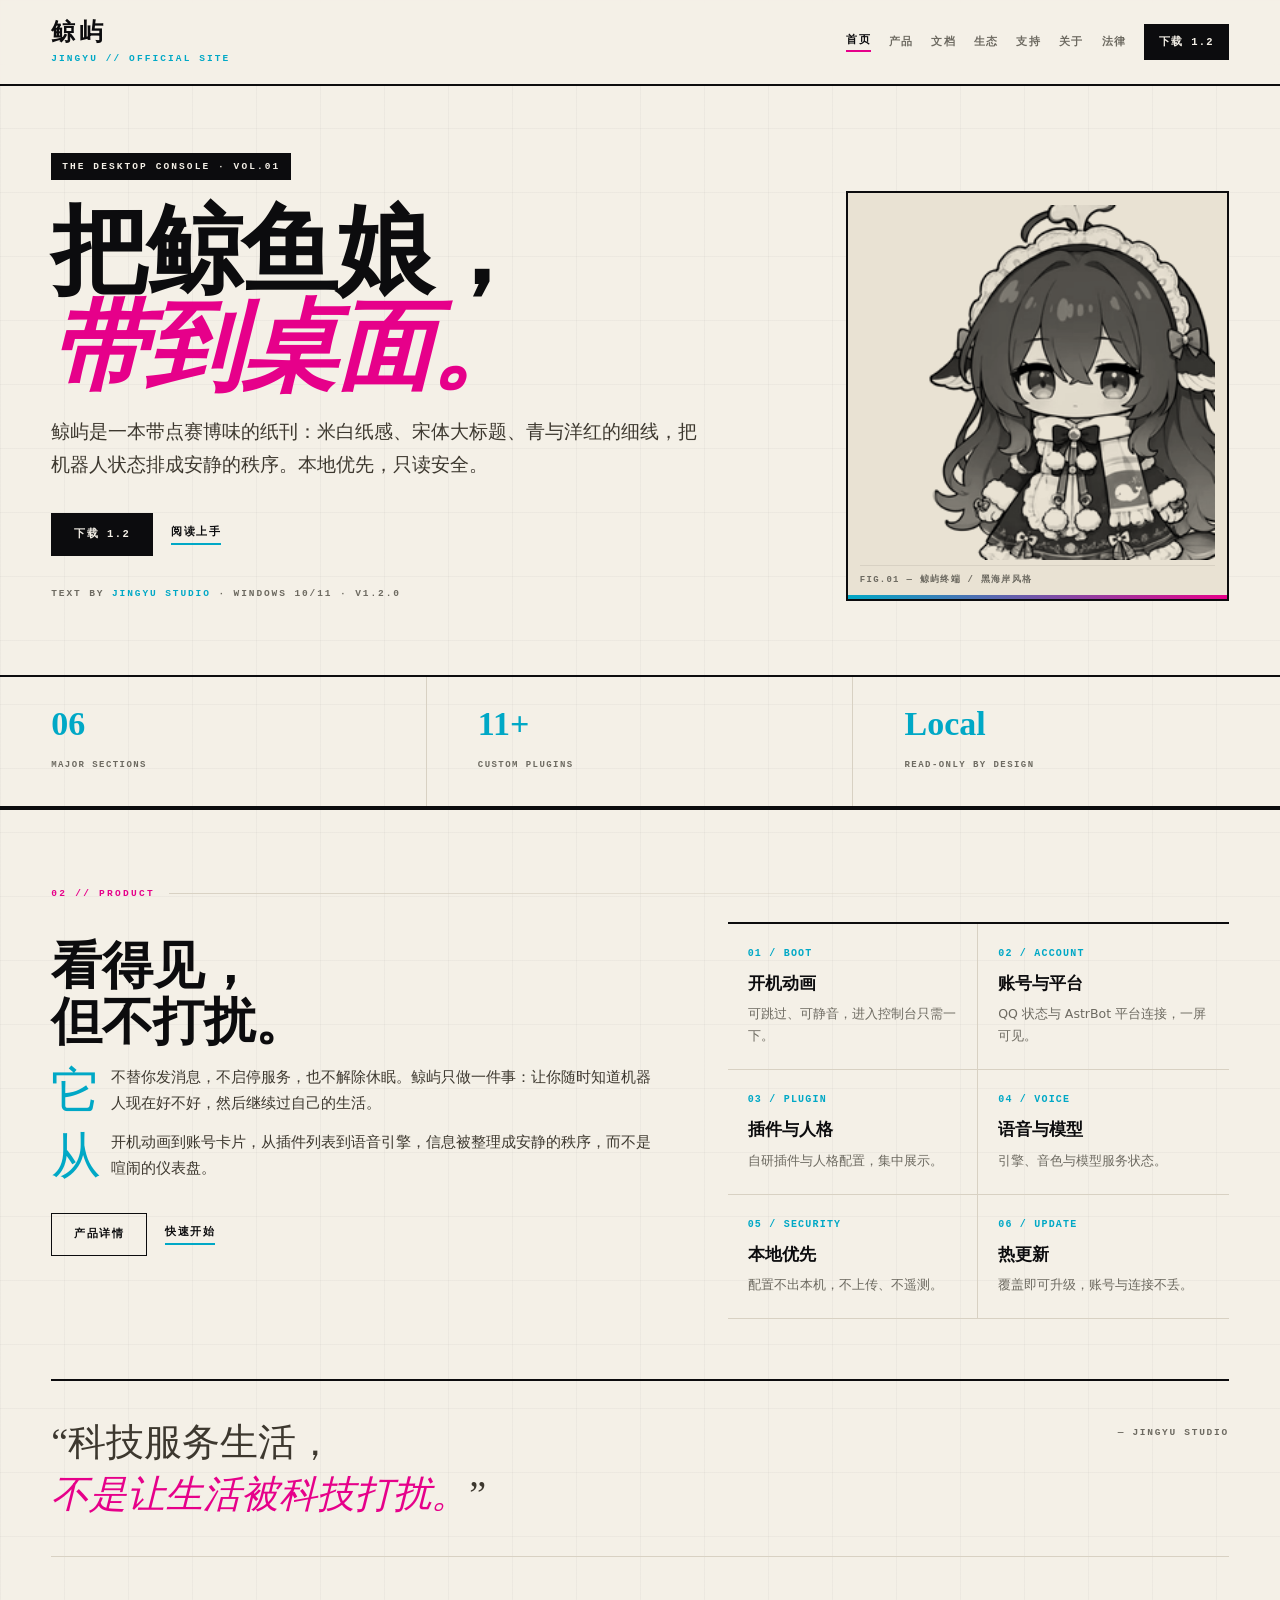
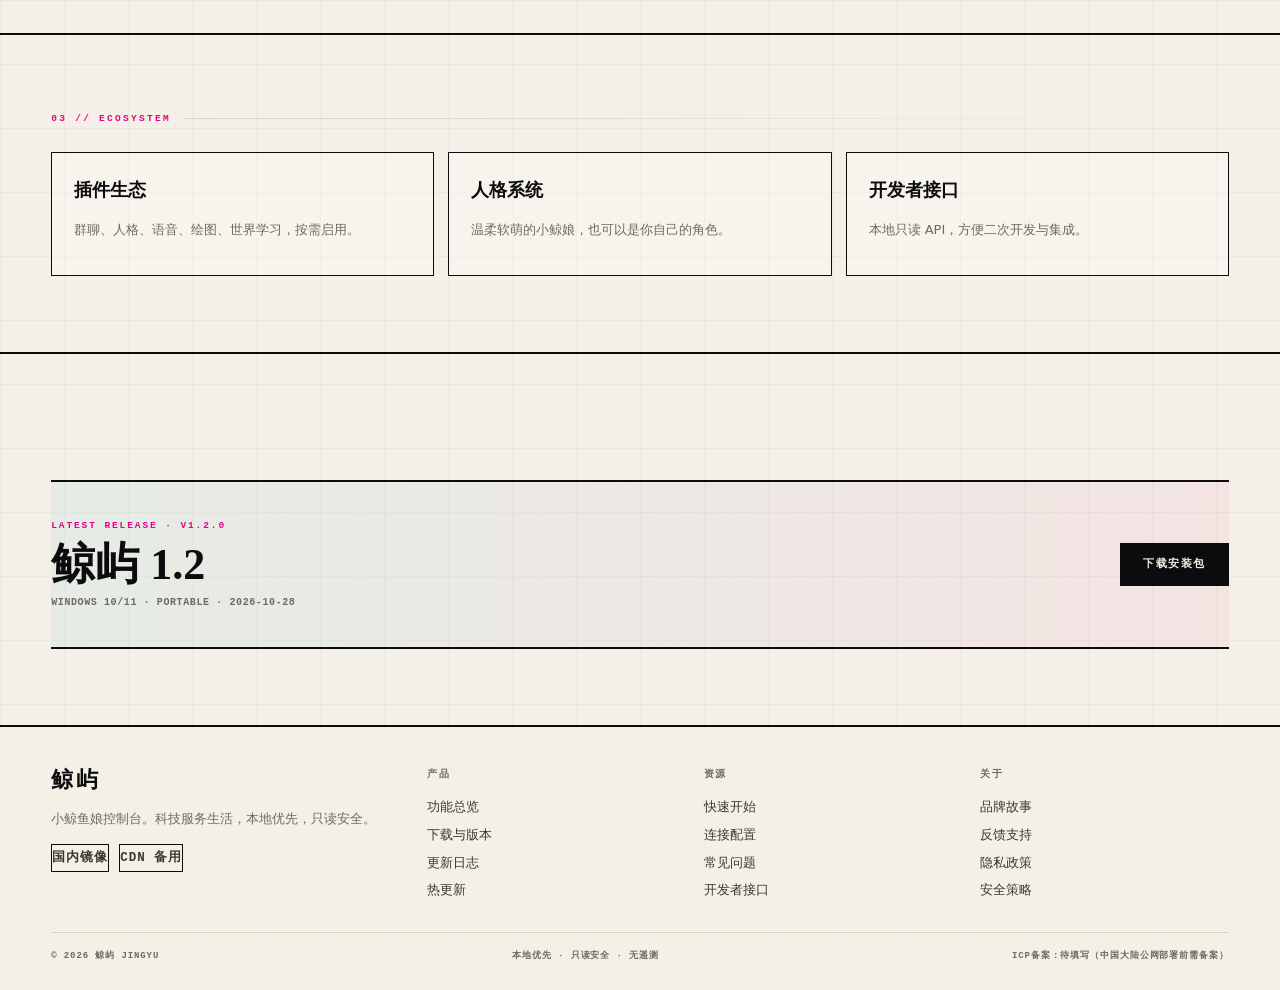
==== commit 046ed3c5: "site: add index.html" ====
--- a/index.html
+++ b/index.html
@@ -63,7 +63,7 @@
 </main><footer><div class="container">
   <div class="foot-grid">
     <div><span class="brand" style="font-size:22px">鲸屿</span><p style="font-size:12.5px;color:var(--muted)">小鲸鱼娘控制台。科技服务生活，本地优先，只读安全。</p>
-      <div class="mirrors"><a href="https://cdn.jsdelivr.net/gh/mjciywrgqdbqwdj4y718937/jingyu-site@main/index.html" target="_blank" rel="noopener">备用线路 A</a><a href="https://cdn.statically.io/gh/mjciywrgqdbqwdj4y718937/jingyu-site/main/index.html" target="_blank" rel="noopener">备用线路 B</a></div></div>
+      <div class="mirrors"><a href="http://101.37.64.151:8080/" target="_blank" rel="noopener">国内镜像</a><a href="https://cdn.jsdelivr.net/gh/mjciywrgqdbqwdj4y718937/jingyu-site@main/index.html" target="_blank" rel="noopener">CDN 备用</a></div></div>
     <div><h4>产品</h4><a href="product.html">功能总览</a><a href="download.html">下载与版本</a><a href="product.html#changelog">更新日志</a><a href="product.html#hotfix">热更新</a></div>
     <div><h4>资源</h4><a href="docs.html">快速开始</a><a href="docs.html#connect">连接配置</a><a href="docs.html#faq">常见问题</a><a href="ecosystem.html#api">开发者接口</a></div>
     <div><h4>关于</h4><a href="about.html">品牌故事</a><a href="support.html">反馈支持</a><a href="legal.html#privacy">隐私政策</a><a href="legal.html#security">安全策略</a></div>
--- a/assets/style.css
+++ b/assets/style.css
@@ -1,159 +1,110 @@
 
-:root{
-  --bg:#050d1a; --bg2:#071528; --panel:rgba(10,26,46,.72); --line:rgba(96,180,255,.16);
-  --ink:#e8f4ff; --muted:#8fb3d6; --blue:#3f9cff; --cyan:#6fe3ff; --deep:#0b2d55;
-  --ok:#39d98a; --warn:#ffc857; --radius:18px; --max:1180px;
-  --shadow:0 20px 60px rgba(0,20,50,.45);
-}
-*{box-sizing:border-box}
-html{scroll-behavior:smooth}
-body{margin:0;background:radial-gradient(1200px 600px at 80% -10%,rgba(30,110,220,.20),transparent 60%),
-  radial-gradient(900px 500px at 0% 10%,rgba(40,180,220,.10),transparent 55%),var(--bg);
-  color:var(--ink);font-family:"Microsoft YaHei","PingFang SC","Segoe UI",system-ui,sans-serif;line-height:1.7;
-  -webkit-font-smoothing:antialiased}
-a{color:var(--cyan);text-decoration:none}
-a:hover{color:#bff1ff}
-img{max-width:100%;display:block}
-.container{width:min(var(--max),92vw);margin:0 auto}
-.section{padding:82px 0;border-top:1px solid var(--line)}
-.section:first-of-type{border-top:0}
-.eyebrow{font:600 12px/1 "Consolas",monospace;letter-spacing:.22em;color:var(--cyan);text-transform:uppercase;margin:0 0 12px}
-h1,h2,h3,h4{line-height:1.25;margin:0}
-h1{font-size:clamp(34px,5vw,62px);letter-spacing:-.02em}
-h2{font-size:clamp(26px,3.2vw,40px);letter-spacing:-.01em}
-h3{font-size:19px}
-p{margin:12px 0;color:var(--muted)}
-.lead{font-size:clamp(16px,1.6vw,20px);color:#b9d6f2;max-width:760px}
-.mono{font-family:"Consolas","Cascadia Mono",monospace}
-/* header */
-.site-header{position:sticky;top:0;z-index:50;backdrop-filter:blur(14px);
-  background:rgba(5,13,26,.78);border-bottom:1px solid var(--line)}
-.header-in{display:flex;align-items:center;gap:26px;min-height:68px}
-.brand{display:flex;align-items:center;gap:11px;color:var(--ink)}
-.brand img{width:34px;height:34px;border-radius:10px;box-shadow:0 0 22px rgba(80,190,255,.45)}
-.brand b{font-size:19px;letter-spacing:4px}
-.brand small{display:block;font:600 9px/1 "Consolas",monospace;letter-spacing:3px;color:var(--muted)}
-.nav{display:flex;gap:4px;margin-left:auto;flex-wrap:wrap}
-.nav a{padding:8px 13px;border-radius:999px;color:#b7d4ef;font-size:14.5px}
-.nav a:hover,.nav a.active{background:rgba(63,156,255,.14);color:#fff}
-.header-cta{margin-left:8px}
-.btn{display:inline-flex;align-items:center;justify-content:center;gap:8px;padding:11px 20px;border-radius:999px;
-  border:1px solid transparent;font-weight:700;font-size:14.5px;cursor:pointer;transition:.18s ease;white-space:nowrap}
-.btn.primary{background:linear-gradient(135deg,#2f7fe0,#5cc8ff);color:#04101f;box-shadow:0 8px 26px rgba(60,160,255,.28)}
-.btn.primary:hover{transform:translateY(-1px);color:#04101f}
-.btn.ghost{border-color:rgba(110,200,255,.35);color:#bfe9ff;background:rgba(10,30,55,.35)}
-.btn.ghost:hover{background:rgba(30,80,140,.35);color:#fff}
-.menu-btn{display:none;margin-left:auto;background:none;border:0;color:var(--ink);padding:8px}
-.menu-btn svg{width:24px;height:24px}
-/* hero */
-.hero{position:relative;overflow:hidden;padding:96px 0 76px}
-.hero:before{content:"";position:absolute;inset:0;background:
-  radial-gradient(700px 380px at 75% 25%,rgba(60,170,255,.22),transparent 60%),
-  radial-gradient(520px 300px at 10% 80%,rgba(30,200,220,.12),transparent 60%);pointer-events:none}
-.hero-grid{display:grid;grid-template-columns:1.05fr .95fr;gap:54px;align-items:center;position:relative}
-.badge{display:inline-flex;align-items:center;gap:8px;padding:6px 12px;border-radius:999px;font-size:12.5px;
-  border:1px solid rgba(110,220,255,.3);background:rgba(20,60,100,.35);color:#b8e9ff}
-.dot{width:7px;height:7px;border-radius:50%;background:var(--ok);box-shadow:0 0 10px var(--ok)}
-.hero-actions{display:flex;gap:12px;margin-top:28px;flex-wrap:wrap}
-.hero-stats{display:flex;gap:26px;margin-top:34px;flex-wrap:wrap}
-.stat b{display:block;font-size:24px;color:#fff}
-.stat span{font-size:12.5px;color:var(--muted)}
-/* mock */
-.mock{background:linear-gradient(180deg,rgba(16,40,72,.9),rgba(7,20,38,.92));border:1px solid var(--line);
-  border-radius:22px;box-shadow:var(--shadow);overflow:hidden;transform:rotate(-.6deg)}
-.mock-bar{display:flex;gap:7px;align-items:center;padding:12px 16px;border-bottom:1px solid var(--line);background:rgba(4,12,24,.7)}
-.mock-bar i{width:9px;height:9px;border-radius:50%;background:#3a5a7c;display:block}
-.mock-bar b{margin-left:8px;font:600 11px/1 "Consolas",monospace;color:#7fb6e8;letter-spacing:1px}
-.mock-body{padding:18px}
-.mock-row{display:flex;gap:12px;margin-bottom:12px}
-.mock-tile{flex:1;padding:14px;border:1px solid var(--line);border-radius:14px;background:rgba(8,24,44,.6)}
-.mock-tile em{display:block;font-style:normal;font-size:11px;color:var(--muted);margin-bottom:6px}
-.mock-tile b{font-size:20px;color:#fff}
-.mock-line{height:8px;border-radius:6px;background:linear-gradient(90deg,rgba(90,190,255,.45),rgba(90,190,255,.05));margin:9px 0}
-.mock-line.w60{width:60%}.mock-line.w40{width:40%}.mock-line.w80{width:80%}
-.mock-tag{display:inline-block;font-size:10.5px;padding:3px 8px;border-radius:999px;background:rgba(57,217,138,.12);color:#7ff0b8;margin-right:6px}
-/* cards */
-.grid{display:grid;gap:18px}
-.g3{grid-template-columns:repeat(3,1fr)}
-.g2{grid-template-columns:repeat(2,1fr)}
-.card{padding:24px;border-radius:var(--radius);border:1px solid var(--line);
-  background:linear-gradient(180deg,rgba(14,36,64,.58),rgba(7,20,38,.55));transition:.2s}
-.card:hover{border-color:rgba(100,200,255,.35);transform:translateY(-2px)}
-.card .ico{width:42px;height:42px;border-radius:12px;display:grid;place-items:center;margin-bottom:14px;
-  background:linear-gradient(135deg,rgba(63,156,255,.24),rgba(90,220,255,.08));border:1px solid rgba(100,200,255,.25);font-size:20px}
-.card p{margin:8px 0 0;font-size:14.5px}
-.card a.more{display:inline-block;margin-top:14px;font-size:13.5px}
-/* subnav */
-.subnav{position:sticky;top:68px;z-index:30;background:rgba(5,13,26,.88);backdrop-filter:blur(12px);border-bottom:1px solid var(--line)}
-.subnav-in{display:flex;gap:6px;overflow:auto;padding:10px 0}
-.subnav a{padding:7px 12px;border-radius:999px;color:#a9c8e6;font-size:13px;white-space:nowrap}
-.subnav a:hover{background:rgba(63,156,255,.12);color:#fff}
-/* page hero */
-.page-hero{padding:70px 0 46px}
-.crumbs{font-size:12.5px;color:#6f93b5;margin-bottom:14px}
-/* table */
-.table-wrap{overflow:auto;border:1px solid var(--line);border-radius:14px;margin:18px 0}
-table{width:100%;border-collapse:collapse;min-width:560px;font-size:14px}
-th,td{padding:12px 14px;text-align:left;border-bottom:1px solid var(--line)}
-th{background:rgba(20,50,85,.5);color:#cfe8ff;font-weight:600;font-size:12.5px;letter-spacing:.04em}
-td{color:#a9c8e6}
+:root{--paper:#f4f0e7;--ink:#0c0c0e;--muted:#6d6a61;--cyan:#00a8c6;--mag:#e6008a;--line:#d8d1c3;--radius:2px}
+*{box-sizing:border-box}html{scroll-behavior:smooth}body{margin:0;background:var(--paper);color:var(--ink);line-height:1.75;
+ font-family:"PingFang SC","Microsoft YaHei",system-ui,sans-serif;
+ background-image:linear-gradient(rgba(12,12,14,.03) 1px,transparent 1px),linear-gradient(90deg,rgba(12,12,14,.03) 1px,transparent 1px);background-size:64px 64px}
+img{max-width:100%;display:block}a{color:inherit;text-decoration:none}
+.container{width:min(1180px,92vw);margin:0 auto}
+.serif,h1,h2,.brand,.q,.big{font-family:"Songti SC","Noto Serif SC",Georgia,serif}
+header{position:sticky;top:0;z-index:50;display:flex;justify-content:space-between;align-items:center;padding:18px 4vw;border-bottom:2px solid var(--ink);background:rgba(244,240,231,.9);backdrop-filter:blur(10px)}
+.brand-wrap{display:flex;flex-direction:column}
+.brand{font-size:24px;letter-spacing:.14em;font-weight:700;line-height:1.2}
+.issue{font:600 9.5px/1.6 "Consolas","Cascadia Mono",monospace;letter-spacing:.22em;color:var(--cyan);margin-top:4px}
+nav{display:flex;gap:18px;align-items:center;font:600 10.5px/1.6 "Consolas",monospace;letter-spacing:.12em;text-transform:uppercase;color:var(--muted)}
+nav a:hover{color:var(--mag)}
+nav a.active{color:var(--ink);border-bottom:2px solid var(--mag);padding-bottom:2px}
+.dl-btn{background:var(--ink);color:var(--paper)!important;padding:9px 14px;border:1px solid var(--ink)}
+.dl-btn:hover{background:var(--mag);border-color:var(--mag)}
+.menu-btn{display:none;background:none;border:0;font-size:20px}
+.hero{padding:64px 4vw 74px;display:grid;grid-template-columns:1.32fr .68fr;gap:4vw;align-items:end;border-bottom:2px solid var(--ink)}
+.kicker{display:inline-block;background:var(--ink);color:var(--paper);font:600 9.5px/1.6 "Consolas",monospace;letter-spacing:.22em;padding:6px 11px;text-transform:uppercase}
+h1{font-size:clamp(50px,7.6vw,112px);line-height:.98;letter-spacing:-.02em;margin:24px 0 20px;font-weight:700}
+h1 em{font-style:italic;color:var(--mag)}
+.deck{font-size:clamp(15px,1.6vw,19px);line-height:1.75;color:#3d382f;max-width:660px;margin:0}
+.byline{margin-top:30px;font:600 9.5px/1.6 "Consolas",monospace;letter-spacing:.2em;color:var(--muted);text-transform:uppercase}
+.byline b{color:var(--cyan)}
+.hero-art{border:2px solid var(--ink);padding:12px;background:#e9e2d3;position:relative;display:flex;flex-direction:column;justify-content:space-between;min-height:410px}
+.hero-art:after{content:"";position:absolute;left:0;right:0;bottom:0;height:4px;background:linear-gradient(90deg,var(--cyan),var(--mag))}
+.hero-art img{filter:grayscale(1) contrast(1.05);mix-blend-mode:multiply}
+.hero-art .cap{font:600 9px/1.6 "Consolas",monospace;letter-spacing:.14em;color:var(--muted);text-transform:uppercase;border-top:1px solid var(--line);padding-top:7px}
+.actions{display:flex;gap:18px;margin-top:32px;align-items:center;flex-wrap:wrap}
+.btn{display:inline-flex;align-items:center;gap:8px;background:var(--ink);color:var(--paper);padding:12px 22px;font:600 10.5px/1.6 "Consolas",monospace;letter-spacing:.14em;text-transform:uppercase;border:1px solid var(--ink);cursor:pointer}
+.btn:hover{background:var(--mag);border-color:var(--mag)}
+.btn.ghost{background:transparent;color:var(--ink);border-color:var(--ink)}
+.btn.ghost:hover{background:var(--cyan);color:var(--ink);border-color:var(--cyan)}
+.link{font:600 10.5px/1.6 "Consolas",monospace;letter-spacing:.14em;text-transform:uppercase;border-bottom:2px solid var(--cyan);padding-bottom:2px}
+.facts{display:grid;grid-template-columns:repeat(3,1fr);border-bottom:2px solid var(--ink)}
+.facts div{padding:30px 4vw;border-right:1px solid var(--line)}
+.facts div:last-child{border-right:0}
+.facts b{display:block;font-family:"Songti SC",serif;font-size:34px;line-height:1;margin-bottom:7px}
+.facts b i{font-style:normal;color:var(--cyan)}
+.facts span{font:600 9px/1.6 "Consolas",monospace;letter-spacing:.16em;color:var(--muted);text-transform:uppercase}
+section{padding:76px 4vw}
+.section{border-top:2px solid var(--ink)}
+.sec-label{display:flex;align-items:center;gap:14px;font:600 9.5px/1.6 "Consolas",monospace;letter-spacing:.24em;color:var(--mag);text-transform:uppercase}
+.sec-label:after{content:"";height:1px;flex:1;background:linear-gradient(90deg,var(--line),transparent)}
+h2{font-size:clamp(32px,4vw,52px);line-height:1.1;margin:16px 0 14px;font-weight:700}
+h3{font-size:18px;margin:8px 0 6px;font-family:"Songti SC",serif}
+p{margin:12px 0;color:#3d382f}
+.lead{font-size:16.5px;color:#3d382f;max-width:760px}
+.editorial{display:grid;grid-template-columns:1.1fr .9fr;gap:5vw;align-items:start}
+.copy p{max-width:600px;font-size:15px}
+.copy p::first-letter{font-family:"Songti SC",serif;font-size:50px;float:left;line-height:.9;margin:5px 10px 0 0;color:var(--cyan)}
+.feature-list{display:grid;grid-template-columns:1fr 1fr;border-top:2px solid var(--ink)}
+.feature{padding:22px 20px;border-bottom:1px solid var(--line);border-right:1px solid var(--line)}
+.feature:nth-child(2n){border-right:0}
+.feature .n{font:600 10px/1.6 "Consolas",monospace;color:var(--cyan);letter-spacing:.12em}
+.feature h3{font-size:17px;margin:7px 0 5px}
+.feature p{font-size:12.5px;color:var(--muted);margin:0}
+.pull{border-top:2px solid var(--ink);border-bottom:1px solid var(--line);margin-top:60px;padding:36px 0;display:flex;gap:36px;align-items:flex-start}
+.pull .q{font-size:clamp(24px,3vw,38px);line-height:1.35;margin:0;flex:1}
+.pull .q em{color:var(--mag)}
+.pull .sign{font:600 9.5px/1.6 "Consolas",monospace;letter-spacing:.18em;color:var(--muted);text-transform:uppercase;white-space:nowrap;padding-top:8px}
+.page-hero{padding:58px 4vw 46px;border-bottom:2px solid var(--ink)}
+.page-hero h1{font-size:clamp(40px,6vw,84px);margin:16px 0 14px}
+.crumbs{font:600 9.5px/1.6 "Consolas",monospace;letter-spacing:.14em;color:var(--muted);text-transform:uppercase}
+.grid3{display:grid;grid-template-columns:repeat(3,1fr);gap:14px;margin-top:26px}
+.grid2{display:grid;grid-template-columns:repeat(2,1fr);gap:14px;margin-top:26px}
+.card{border:1px solid var(--ink);padding:22px;background:rgba(255,255,255,.25)}
+.card h3{margin-top:0}
+.card p{font-size:13px;color:var(--muted)}
+a.card:hover{border-color:var(--mag);box-shadow:4px 4px 0 rgba(230,0,138,.15)}
+.table-wrap{overflow:auto;border:2px solid var(--ink);margin:20px 0}
+table{width:100%;border-collapse:collapse;min-width:560px;font-size:13.5px}
+th,td{padding:11px 13px;text-align:left;border-bottom:1px solid var(--line)}
+th{background:var(--ink);color:var(--paper);font:600 10px/1.6 "Consolas",monospace;letter-spacing:.12em;text-transform:uppercase}
 tr:last-child td{border-bottom:0}
-code,pre{font-family:"Consolas","Cascadia Mono",monospace}
-code{background:rgba(90,180,255,.12);border:1px solid rgba(90,180,255,.16);padding:1px 6px;border-radius:6px;font-size:.92em;color:#bfeaff}
-pre{background:#04101f;border:1px solid var(--line);border-radius:12px;padding:16px;overflow:auto;color:#bfe8ff;font-size:13px;line-height:1.6}
-pre code{background:none;border:0;padding:0}
-/* steps */
-.steps{display:grid;gap:14px;counter-reset:step}
-.step{display:flex;gap:16px;padding:18px 20px;border:1px solid var(--line);border-radius:14px;background:rgba(10,26,46,.5)}
-.step:before{counter-increment:step;content:counter(step);flex:0 0 32px;height:32px;border-radius:50%;display:grid;place-items:center;
-  background:rgba(63,156,255,.16);color:#8fdcff;font-weight:700;border:1px solid rgba(100,200,255,.25)}
+code{font-family:"Consolas",monospace;background:rgba(0,168,198,.12);border:1px solid rgba(0,168,198,.25);padding:1px 5px;font-size:.92em}
+pre{background:var(--ink);color:#dff;padding:16px;overflow:auto;font:12.5px/1.7 "Consolas",monospace;border-left:4px solid var(--cyan)}
+.steps{display:grid;gap:0;border-top:2px solid var(--ink);margin-top:22px}
+.step{display:grid;grid-template-columns:60px 1fr;gap:16px;padding:20px 0;border-bottom:1px solid var(--line)}
+.step .num{font-family:"Songti SC",serif;font-size:30px;line-height:1;color:var(--cyan)}
 .step b{display:block;margin-bottom:4px}
-.step p{margin:0;font-size:14px}
-/* faq */
-details{border:1px solid var(--line);border-radius:12px;background:rgba(10,26,46,.45);padding:0 16px;margin:10px 0}
-summary{cursor:pointer;padding:16px 0;font-weight:600;color:#dcefff;list-style:none}
+.step p{margin:0;font-size:14px;color:var(--muted)}
+details{border-bottom:1px solid var(--line);padding:0}
+summary{cursor:pointer;padding:15px 0;font-weight:600;list-style:none;display:flex;justify-content:space-between;gap:12px}
 summary::-webkit-details-marker{display:none}
-summary:after{content:"+";float:right;color:#7fc7ff;font-weight:400}
+summary:after{content:"+";color:var(--mag);font-weight:400}
 details[open] summary:after{content:"−"}
-details p{margin:0 0 16px;font-size:14px}
-/* notice */
-.notice{border:1px solid rgba(255,200,87,.28);background:rgba(255,200,87,.07);border-radius:14px;padding:16px 18px;color:#ffe4a8;font-size:14px}
-.notice.blue{border-color:rgba(90,190,255,.28);background:rgba(63,156,255,.07);color:#c8e9ff}
-/* download */
-.download{display:grid;grid-template-columns:1.2fr .8fr;gap:22px;align-items:center;padding:30px;border-radius:22px;
-  border:1px solid rgba(100,200,255,.3);background:linear-gradient(135deg,rgba(20,70,130,.5),rgba(8,26,50,.7));box-shadow:var(--shadow)}
-.download .ver{font:700 13px/1 "Consolas",monospace;color:#8fdcff;letter-spacing:2px}
-.download h3{font-size:26px;margin:10px 0 6px}
-.download ul{margin:10px 0 0;padding-left:18px;color:var(--muted);font-size:14px}
-.download .meta{font-size:12px;color:#7fa6c8;margin-top:12px}
-/* footer */
-.site-footer{border-top:1px solid var(--line);padding:48px 0 30px;background:rgba(4,11,22,.7)}
-.footer-grid{display:grid;grid-template-columns:1.4fr 1fr 1fr 1fr;gap:28px}
-.footer-grid h4{font-size:13px;color:#cfe8ff;letter-spacing:.08em;margin-bottom:10px}
-.footer-grid a{display:block;color:#8fb3d6;font-size:13.5px;padding:4px 0}
-.footer-grid a:hover{color:#fff}
-.footer-bottom{display:flex;justify-content:space-between;gap:16px;flex-wrap:wrap;border-top:1px solid var(--line);
-  margin-top:32px;padding-top:18px;font-size:12.5px;color:#6f93b5}
-/* misc */
-.pill{display:inline-block;padding:4px 10px;border-radius:999px;border:1px solid var(--line);font-size:12px;color:#a9c8e6;margin:3px 6px 3px 0}
-.kv{display:grid;grid-template-columns:180px 1fr;gap:10px 18px;font-size:14px}
-.kv b{color:#cfe8ff}
-.kv span{color:var(--muted)}
-.timeline{border-left:1px solid var(--line);padding-left:22px}
-.timeline .item{position:relative;padding:0 0 22px}
-.timeline .item:before{content:"";position:absolute;left:-27px;top:8px;width:9px;height:9px;border-radius:50%;background:var(--blue);box-shadow:0 0 12px var(--blue)}
-.timeline b{display:block;color:#fff}
-.timeline span{font-size:13px;color:var(--muted)}
-.reveal{opacity:0;transform:translateY(16px);transition:.6s ease}
-.reveal.in{opacity:1;transform:none}
-@media (prefers-reduced-motion:reduce){.reveal{opacity:1;transform:none;transition:none}html{scroll-behavior:auto}}
-@media(max-width:980px){
-  .hero-grid,.g3,.g2,.download,.footer-grid{grid-template-columns:1fr}
-  .nav{display:none;position:absolute;top:68px;left:0;right:0;flex-direction:column;background:rgba(5,13,26,.97);
-    border-bottom:1px solid var(--line);padding:10px 6vw}
-  .nav.open{display:flex}
-  .header-cta{display:none}
-  .menu-btn{display:block}
-  .subnav{top:68px}
-  .kv{grid-template-columns:1fr}
-}
+details p{margin:0 0 15px;font-size:14px;color:var(--muted)}
+.notice{border:2px solid var(--ink);border-left:6px solid var(--mag);padding:16px 18px;background:rgba(255,255,255,.3);font-size:14px}
+.notice.cyan{border-left-color:var(--cyan)}
+.download{display:flex;justify-content:space-between;align-items:center;gap:26px;border-top:2px solid var(--ink);border-bottom:2px solid var(--ink);padding:36px 0;margin-top:50px;background:linear-gradient(90deg,rgba(0,168,198,.06),rgba(230,0,138,.05))}
+.download .ver{font:600 9.5px/1.6 "Consolas",monospace;letter-spacing:.2em;color:var(--mag);text-transform:uppercase}
+.download h2{margin:8px 0 4px;font-size:clamp(28px,3.6vw,44px)}
+.download .meta{font:600 10px/1.7 "Consolas",monospace;letter-spacing:.06em;color:var(--muted)}
+.hero-dl{padding:64px 4vw 50px;border-bottom:2px solid var(--ink);display:grid;grid-template-columns:1.1fr .9fr;gap:5vw;align-items:center}
+.dl-panel{border:2px solid var(--ink);padding:24px;background:rgba(255,255,255,.35)}
+.dl-panel .row{display:flex;justify-content:space-between;gap:12px;border-bottom:1px solid var(--line);padding:10px 0;font-size:13px}
+.dl-panel .row:last-child{border-bottom:0}
+.dl-panel .row span{color:var(--muted);font:600 10px/1.6 "Consolas",monospace;letter-spacing:.08em;text-transform:uppercase}
+.mirrors{display:flex;gap:10px;flex-wrap:wrap;margin-top:14px}
+.mirrors a{border:1px solid var(--ink);padding:7px 11px;font:600 9.5px/1.6 "Consolas",monospace;letter-spacing:.08em;text-transform:uppercase}
+.mirrors a:hover{background:var(--ink);color:var(--paper)}
+footer{border-top:2px solid var(--ink);padding:40px 4vw 26px;background:rgba(244,240,231,.8)}
+.foot-grid{display:grid;grid-template-columns:1.4fr 1fr 1fr 1fr;gap:28px}
+.foot-grid h4{font:600 10px/1.6 "Consolas",monospace;letter-spacing:.14em;text-transform:uppercase;color:var(--muted);margin:0 0 10px}
+.foot-grid a{display:block;font-size:12.5px;padding:3px 0;color:#3d382f}
+.foot-grid a:hover{color:var(--mag)}
+.foot-bottom{display:flex;justify-content:space-between;gap:16px;flex-wrap:wrap;border-top:1px solid var(--line);margin-top:28px;padding-top:16px;font:600 9px/1.7 "Consolas",monospace;letter-spacing:.1em;color:var(--muted);text-transform:uppercase}
+@media(max-width:980px){.hero,.hero-dl,.editorial{grid-template-columns:1fr}.facts{grid-template-columns:1fr}.facts div{border-right:0;border-bottom:1px solid var(--line)}nav{display:none}.menu-btn{display:block}.grid3,.grid2,.feature-list,.foot-grid{grid-template-columns:1fr}.feature{border-right:0}.pull{flex-direction:column}.download{flex-direction:column;align-items:flex-start}}
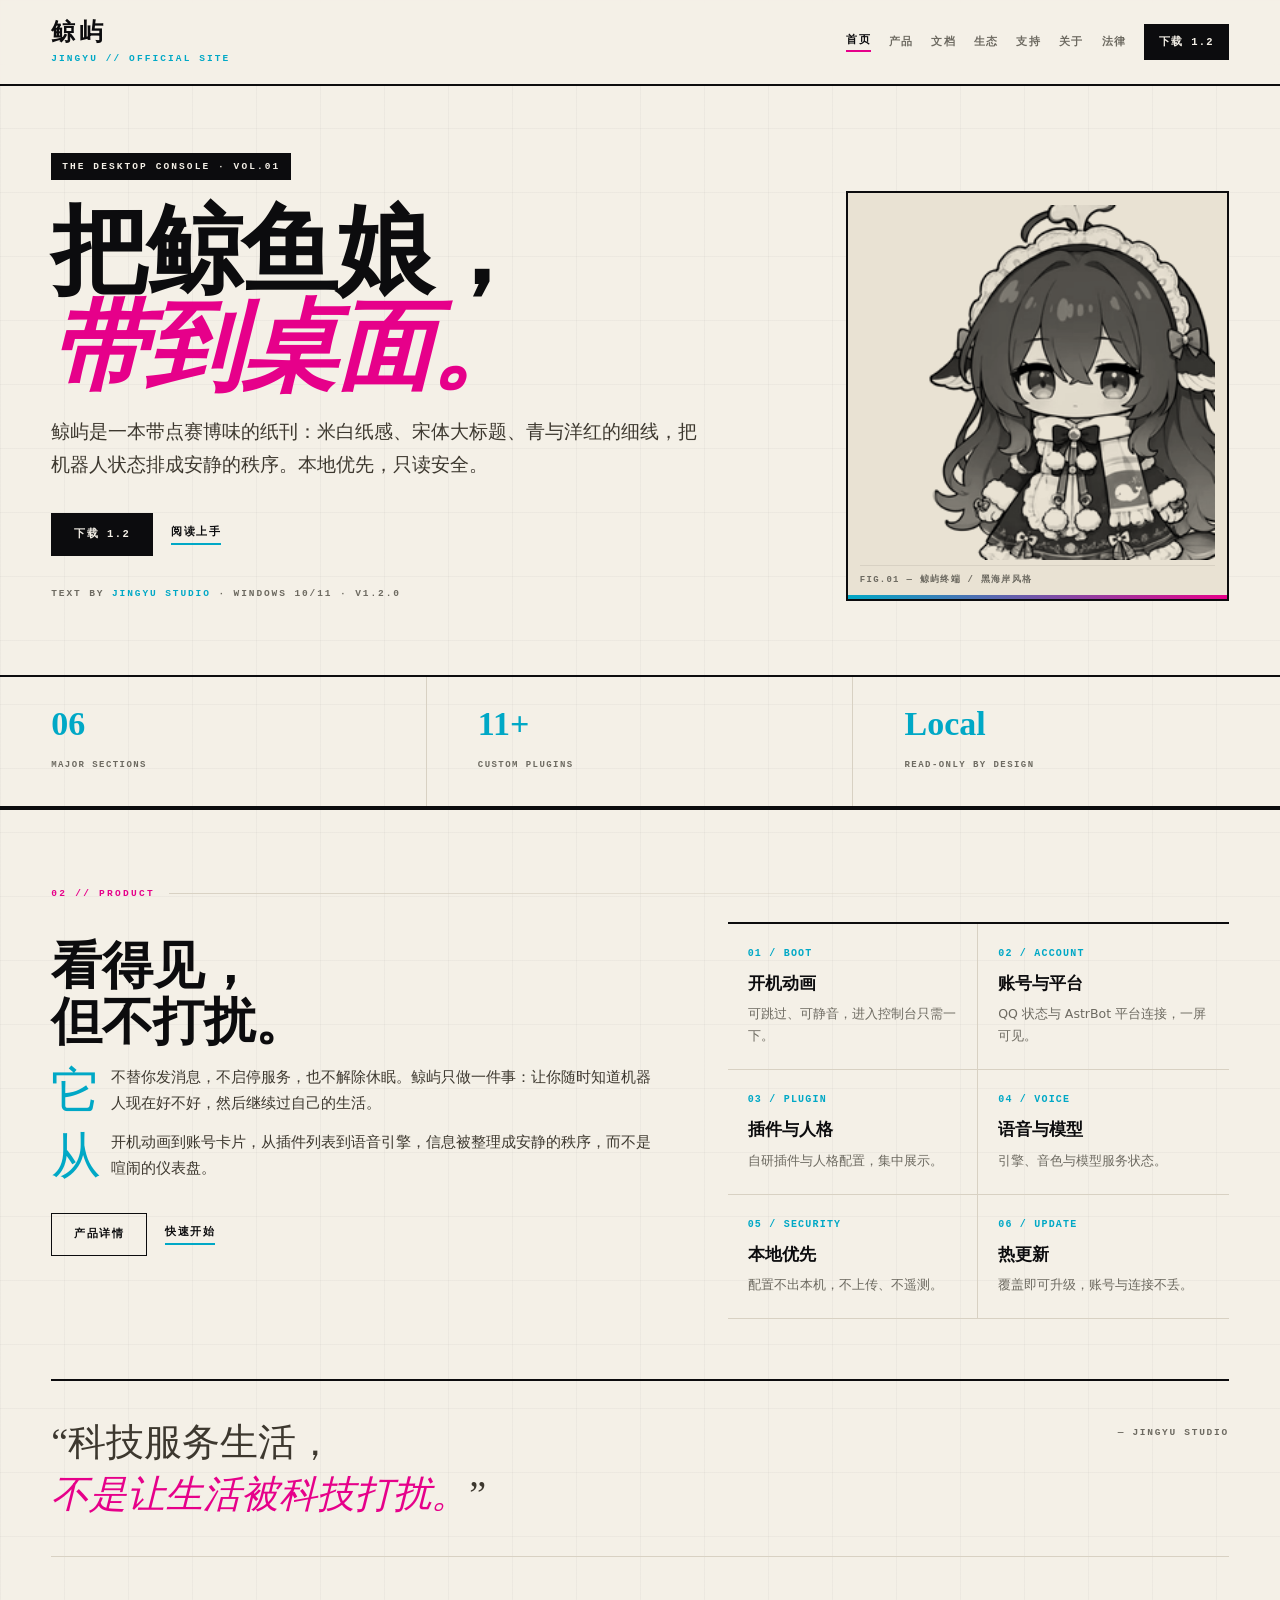
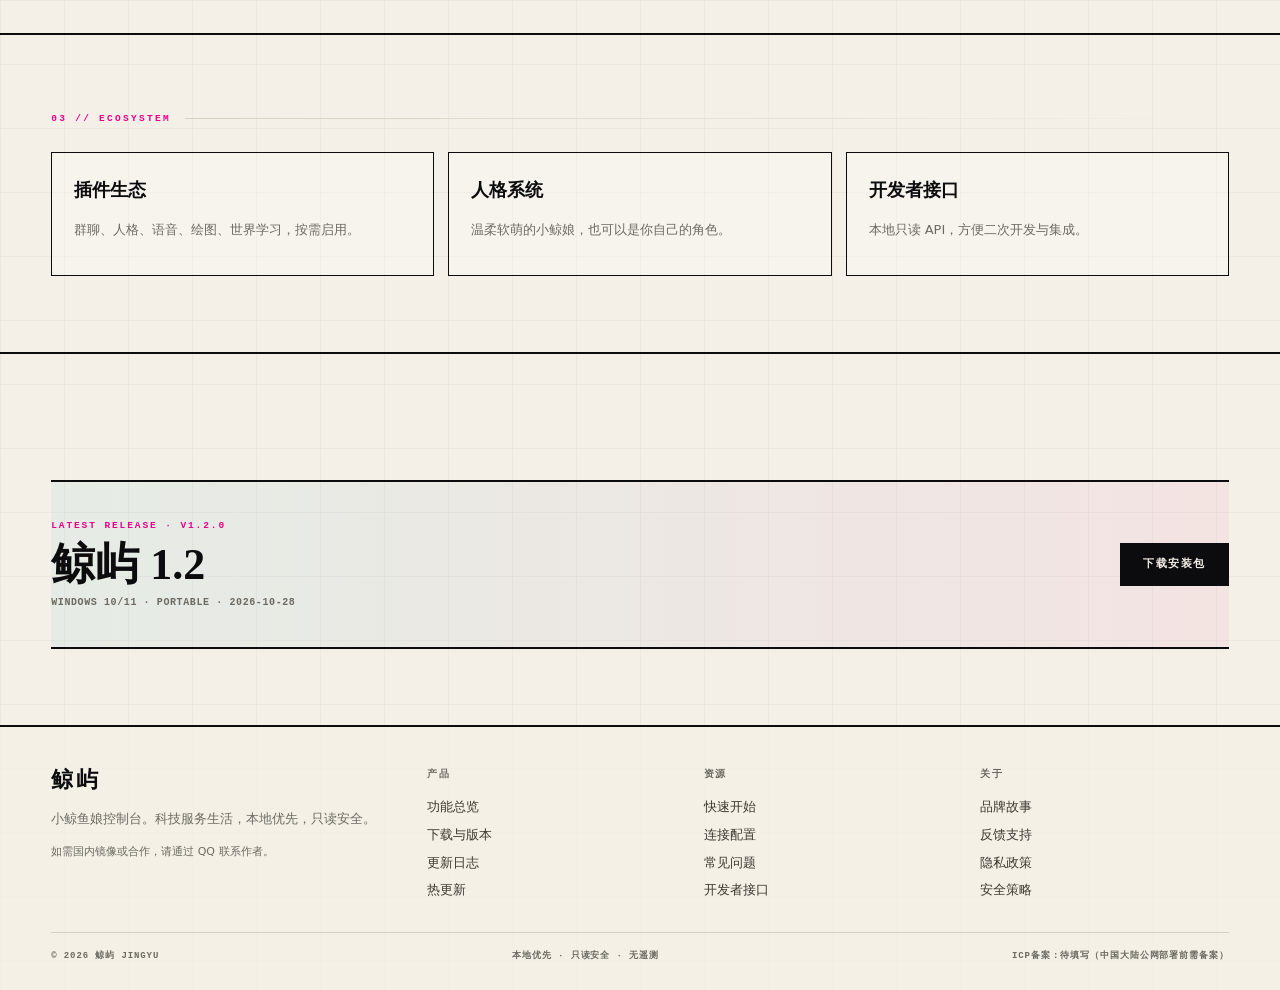
==== commit acd73929: "site: add index.html" ====
--- a/index.html
+++ b/index.html
@@ -63,7 +63,7 @@
 </main><footer><div class="container">
   <div class="foot-grid">
     <div><span class="brand" style="font-size:22px">鲸屿</span><p style="font-size:12.5px;color:var(--muted)">小鲸鱼娘控制台。科技服务生活，本地优先，只读安全。</p>
-      <div class="mirrors"><a href="http://101.37.64.151:8080/" target="_blank" rel="noopener">国内镜像</a><a href="https://cdn.jsdelivr.net/gh/mjciywrgqdbqwdj4y718937/jingyu-site@main/index.html" target="_blank" rel="noopener">CDN 备用</a></div></div>
+      <div style="font-size:11px;color:var(--muted);margin-top:10px">如需国内镜像或合作，请通过 QQ 联系作者。</div></div>
     <div><h4>产品</h4><a href="product.html">功能总览</a><a href="download.html">下载与版本</a><a href="product.html#changelog">更新日志</a><a href="product.html#hotfix">热更新</a></div>
     <div><h4>资源</h4><a href="docs.html">快速开始</a><a href="docs.html#connect">连接配置</a><a href="docs.html#faq">常见问题</a><a href="ecosystem.html#api">开发者接口</a></div>
     <div><h4>关于</h4><a href="about.html">品牌故事</a><a href="support.html">反馈支持</a><a href="legal.html#privacy">隐私政策</a><a href="legal.html#security">安全策略</a></div>
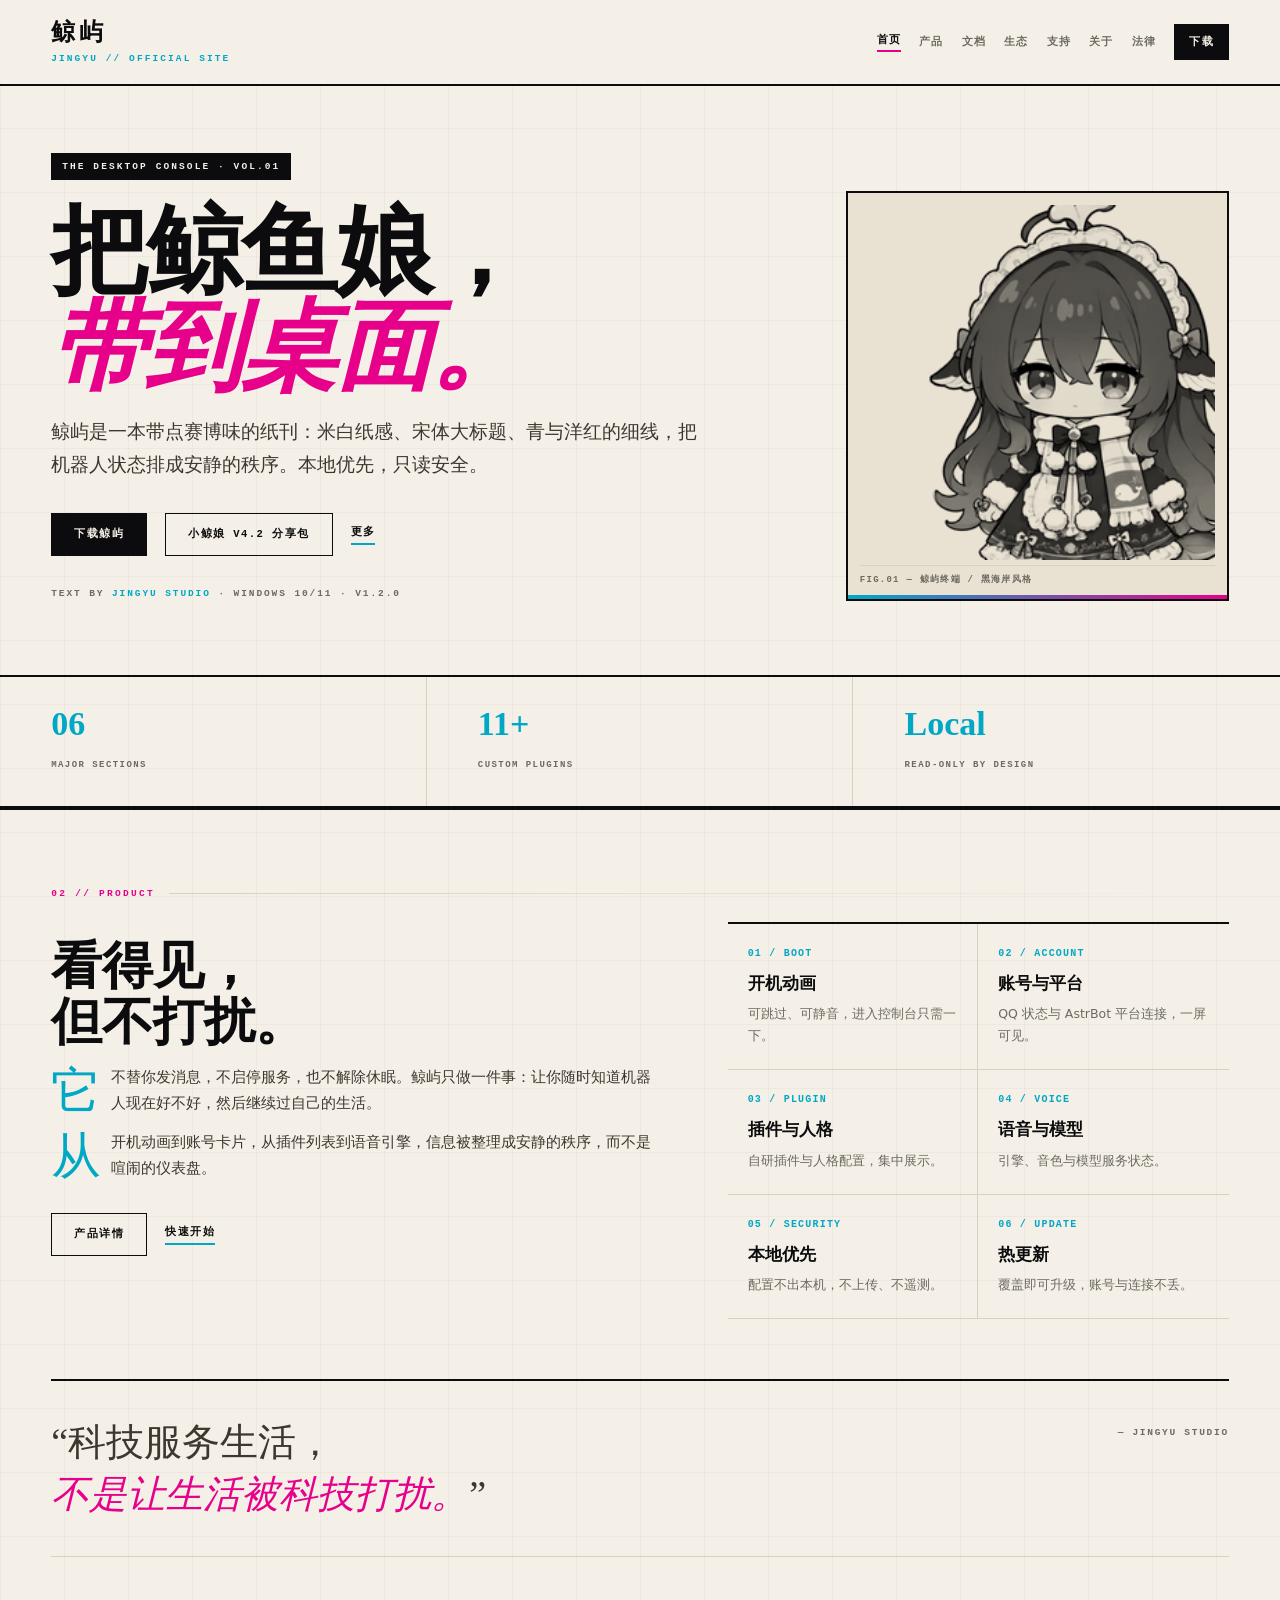
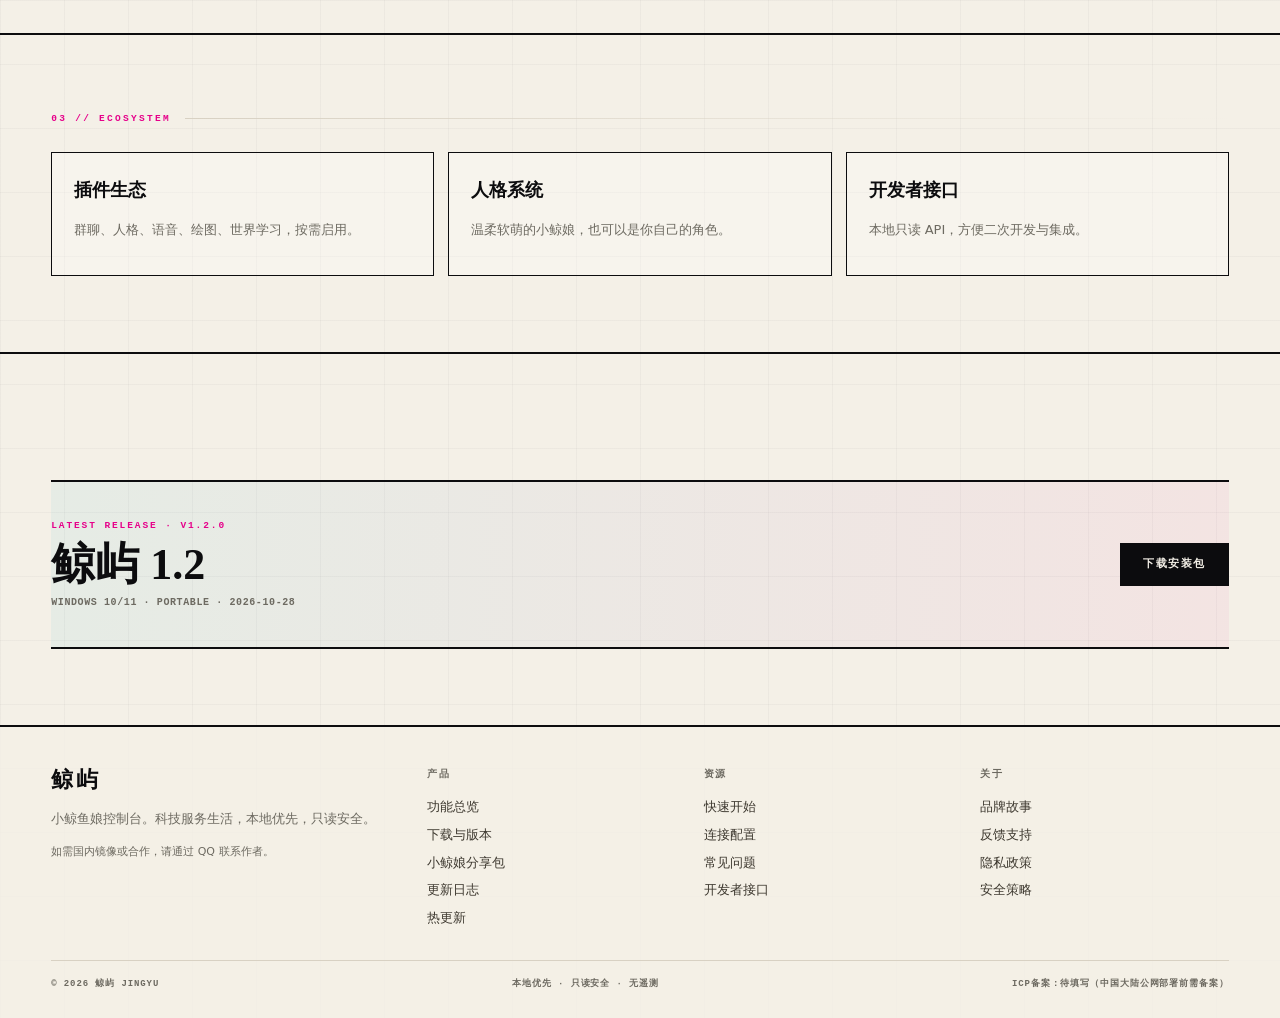
==== commit 8a10d95f: "site: add index.html" ====
--- a/index.html
+++ b/index.html
@@ -1,6 +1,6 @@
 <!DOCTYPE html><html lang="zh-CN"><head><meta charset="UTF-8"><meta name="viewport" content="width=device-width,initial-scale=1">
 <title>首页 · 鲸屿 JINGYU</title>
-<meta name="description" content="鲸屿 · 小鲸鱼娘控制台：本地优先、只读安全，下载 1.2 正式版。">
+<meta name="description" content="鲸屿 · 小鲸鱼娘控制台：本地优先、只读安全，下载鲸屿正式版。">
 <meta name="theme-color" content="#f4f0e7">
 <meta http-equiv="Content-Security-Policy" content="default-src 'self'; img-src 'self' data:; style-src 'self' 'unsafe-inline'; script-src 'self' 'unsafe-inline'; object-src 'none'; base-uri 'self'; frame-ancestors 'none'">
 <meta http-equiv="X-Content-Type-Options" content="nosniff">
@@ -16,7 +16,7 @@
     <a href="support.html" >支持</a>
     <a href="about.html" >关于</a>
     <a href="legal.html" >法律</a>
-    <a class="dl-btn" href="download.html">下载 1.2</a>
+    <a class="dl-btn" href="download.html">下载</a>
   </nav>
   <button class="menu-btn" aria-label="菜单">☰</button>
 </header><main>
@@ -24,7 +24,7 @@
   <div><span class="kicker">The Desktop Console · Vol.01</span>
   <h1>把鲸鱼娘，<br><em>带到桌面。</em></h1>
   <p class="deck">鲸屿是一本带点赛博味的纸刊：米白纸感、宋体大标题、青与洋红的细线，把机器人状态排成安静的秩序。本地优先，只读安全。</p>
-  <div class="actions"><a class="btn" href="download.html">下载 1.2</a><a class="link" href="docs.html">阅读上手</a></div>
+  <div class="actions"><a class="btn" href="downloads/jingyu-1.2-win64.zip" download>下载鲸屿</a><a class="btn ghost" href="downloads/xiaojingniang-v4.2-share.zip" download>小鲸娘 V4.2 分享包</a><a class="link" href="download.html">更多</a></div>
   <div class="byline">TEXT BY <b>JINGYU STUDIO</b> · WINDOWS 10/11 · V1.2.0</div></div>
   <div class="hero-art"><img src="assets/jingyu_logo.png" alt="鲸屿"><div class="cap">Fig.01 — 鲸屿终端 / 黑海岸风格</div></div>
 </div>
@@ -64,7 +64,7 @@
   <div class="foot-grid">
     <div><span class="brand" style="font-size:22px">鲸屿</span><p style="font-size:12.5px;color:var(--muted)">小鲸鱼娘控制台。科技服务生活，本地优先，只读安全。</p>
       <div style="font-size:11px;color:var(--muted);margin-top:10px">如需国内镜像或合作，请通过 QQ 联系作者。</div></div>
-    <div><h4>产品</h4><a href="product.html">功能总览</a><a href="download.html">下载与版本</a><a href="product.html#changelog">更新日志</a><a href="product.html#hotfix">热更新</a></div>
+    <div><h4>产品</h4><a href="product.html">功能总览</a><a href="download.html">下载与版本</a><a href="downloads/xiaojingniang-v4.2-share.zip">小鲸娘分享包</a><a href="product.html#changelog">更新日志</a><a href="product.html#hotfix">热更新</a></div>
     <div><h4>资源</h4><a href="docs.html">快速开始</a><a href="docs.html#connect">连接配置</a><a href="docs.html#faq">常见问题</a><a href="ecosystem.html#api">开发者接口</a></div>
     <div><h4>关于</h4><a href="about.html">品牌故事</a><a href="support.html">反馈支持</a><a href="legal.html#privacy">隐私政策</a><a href="legal.html#security">安全策略</a></div>
   </div>
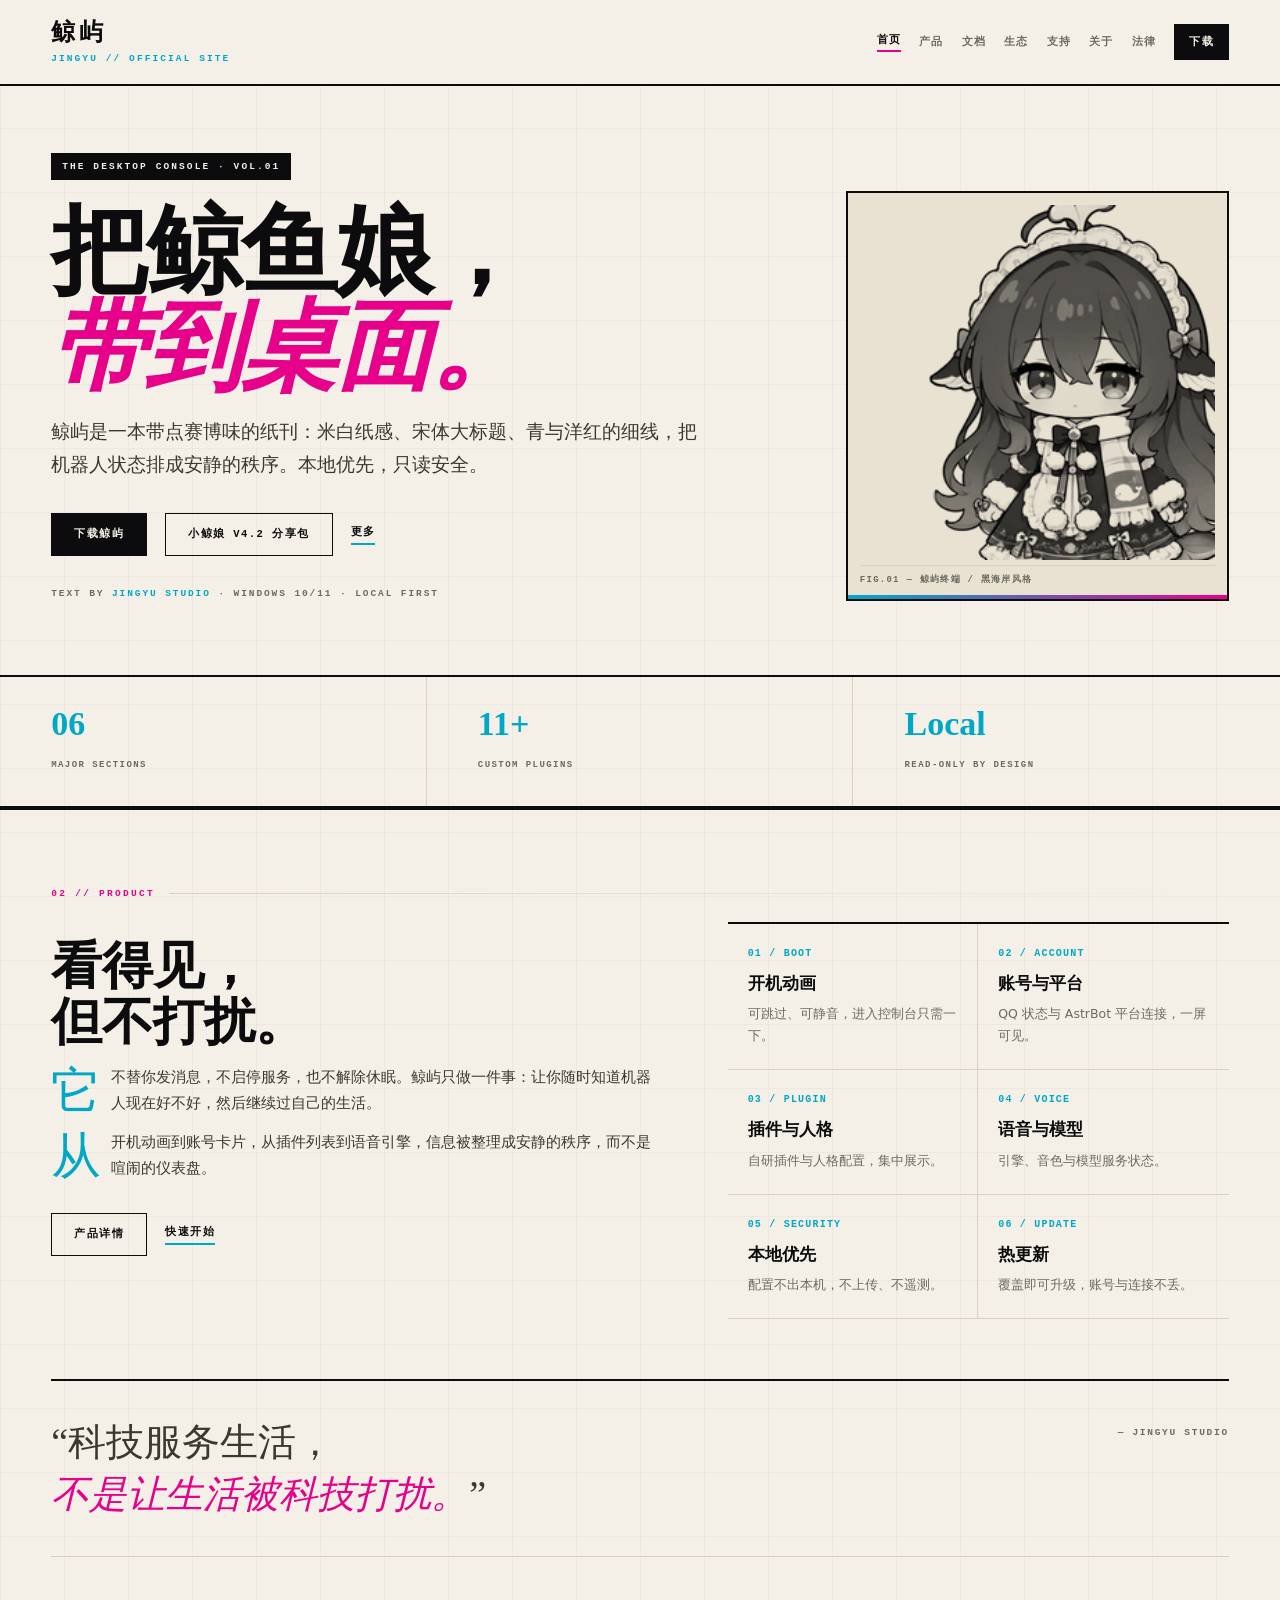
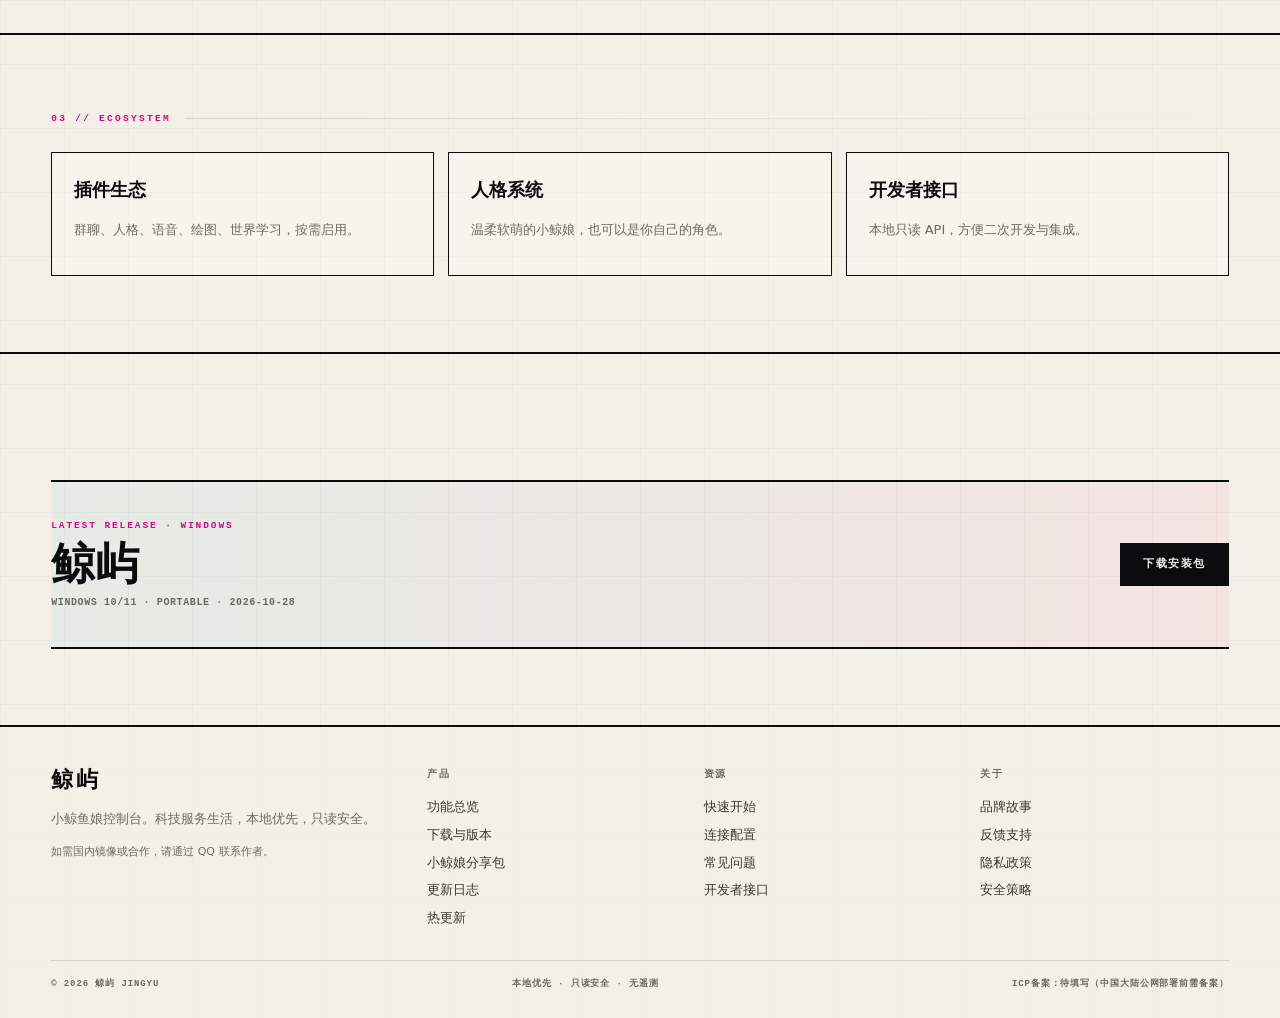
==== commit ad714bfa: "site: add index.html" ====
--- a/index.html
+++ b/index.html
@@ -25,7 +25,7 @@
   <h1>把鲸鱼娘，<br><em>带到桌面。</em></h1>
   <p class="deck">鲸屿是一本带点赛博味的纸刊：米白纸感、宋体大标题、青与洋红的细线，把机器人状态排成安静的秩序。本地优先，只读安全。</p>
   <div class="actions"><a class="btn" href="downloads/jingyu-1.2-win64.zip" download>下载鲸屿</a><a class="btn ghost" href="downloads/xiaojingniang-v4.2-share.zip" download>小鲸娘 V4.2 分享包</a><a class="link" href="download.html">更多</a></div>
-  <div class="byline">TEXT BY <b>JINGYU STUDIO</b> · WINDOWS 10/11 · V1.2.0</div></div>
+  <div class="byline">TEXT BY <b>JINGYU STUDIO</b> · WINDOWS 10/11 · LOCAL FIRST</div></div>
   <div class="hero-art"><img src="assets/jingyu_logo.png" alt="鲸屿"><div class="cap">Fig.01 — 鲸屿终端 / 黑海岸风格</div></div>
 </div>
 <div class="facts"><div><b><i>06</i></b><span>Major Sections</span></div><div><b><i>11+</i></b><span>Custom Plugins</span></div><div><b><i>Local</i></b><span>Read-only by design</span></div></div>
@@ -57,7 +57,7 @@
   </div>
 </div></section>
 <section class="section"><div class="container"><div class="download">
-  <div><div class="ver">Latest Release · V1.2.0</div><h2>鲸屿 1.2</h2><div class="meta">WINDOWS 10/11 · PORTABLE · 2026-10-28</div></div>
+  <div><div class="ver">Latest Release · Windows</div><h2>鲸屿</h2><div class="meta">WINDOWS 10/11 · PORTABLE · 2026-10-28</div></div>
   <div><a class="btn" href="download.html">下载安装包</a></div>
 </div></div></section>
 </main><footer><div class="container">
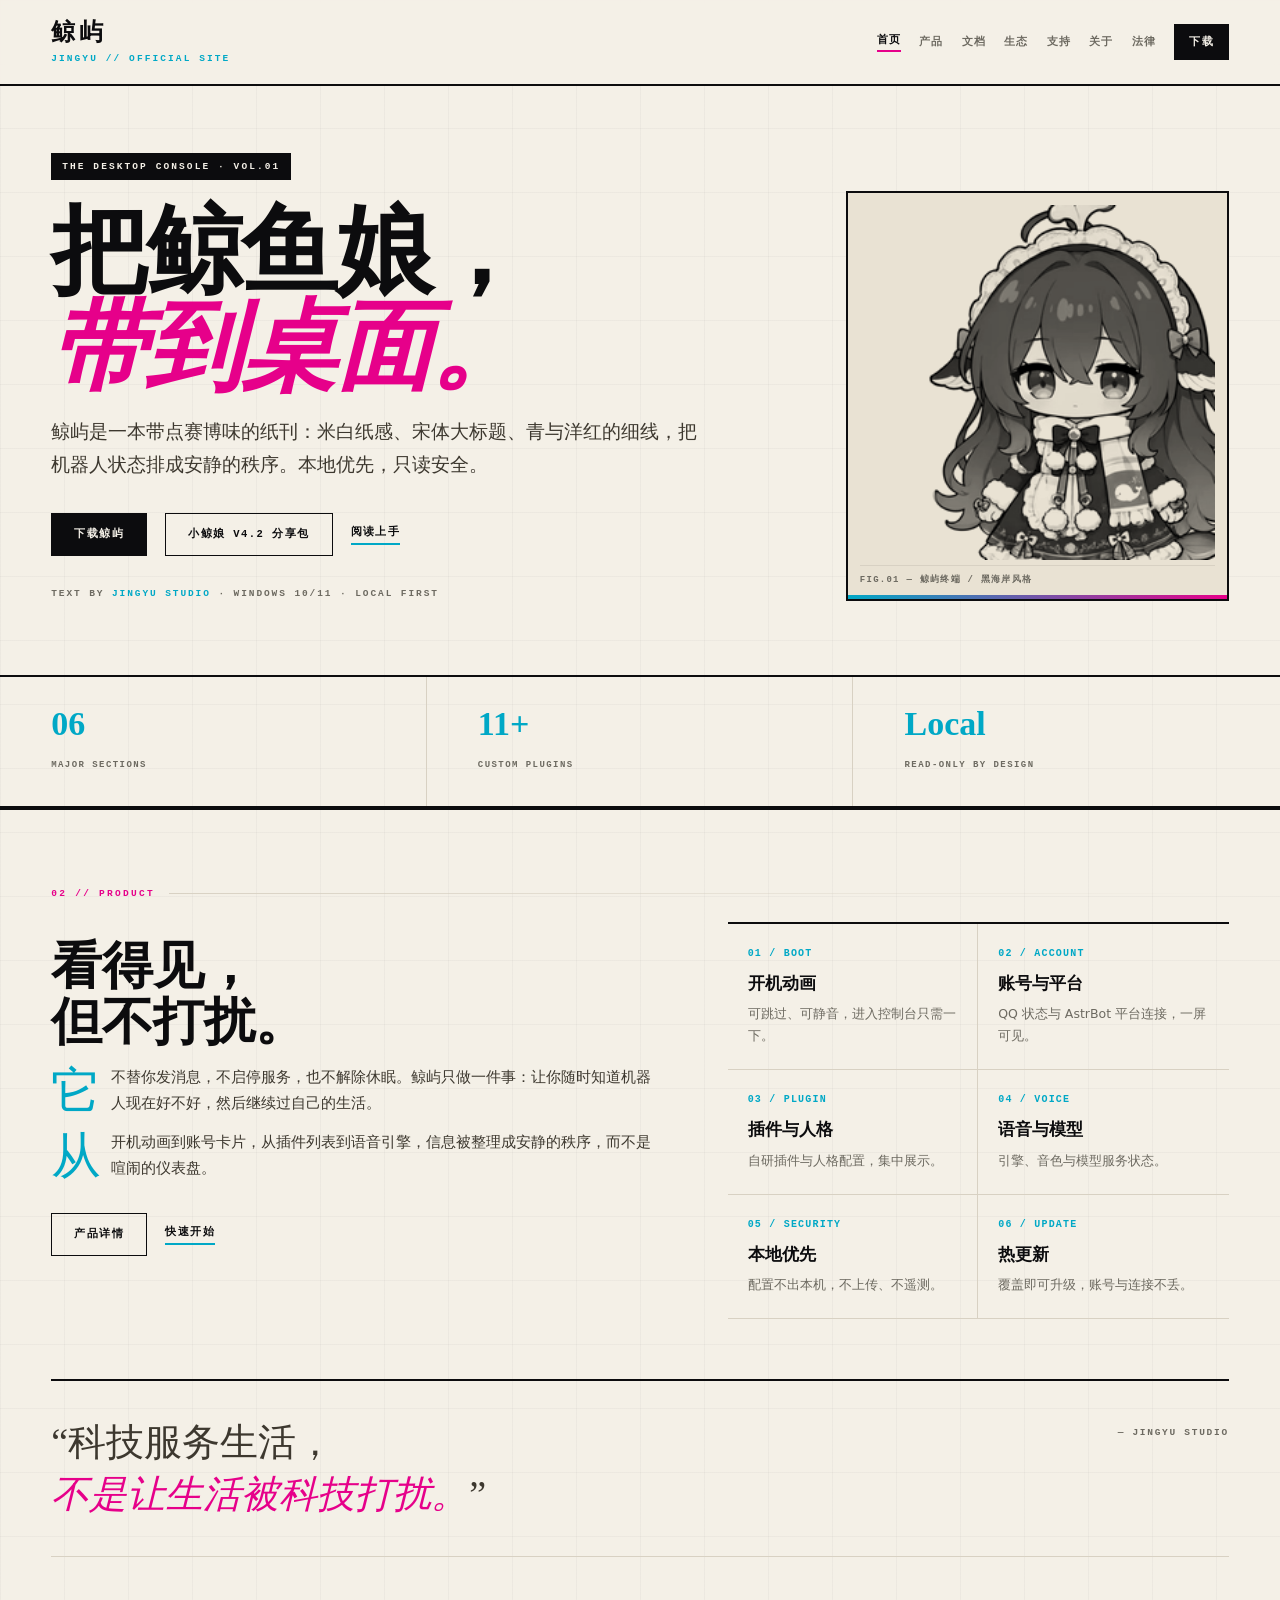
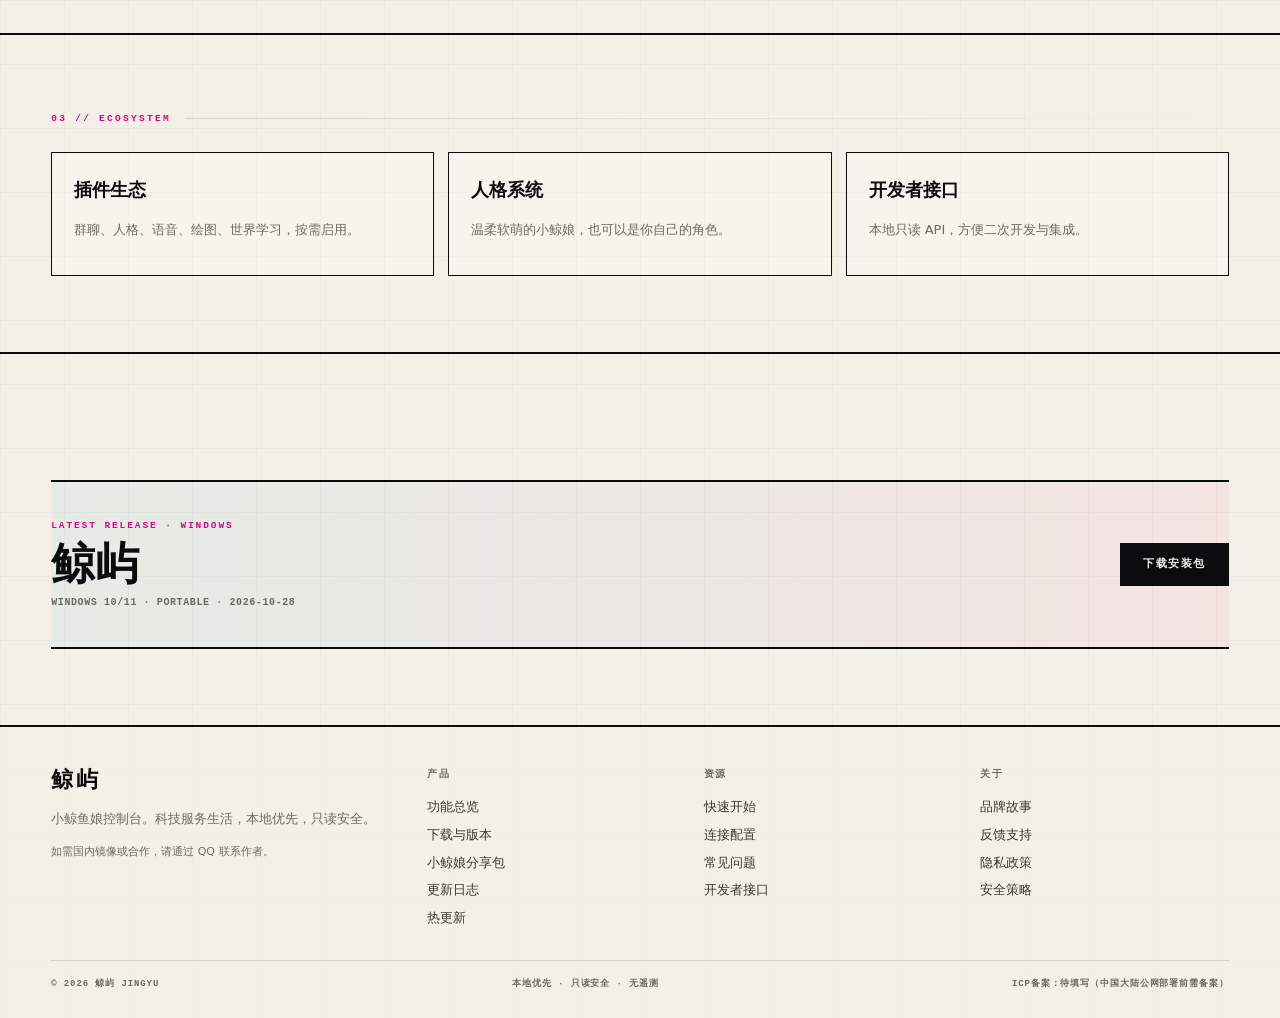
==== commit fc2afc9a: "site: add index.html" ====
--- a/index.html
+++ b/index.html
@@ -24,7 +24,7 @@
   <div><span class="kicker">The Desktop Console · Vol.01</span>
   <h1>把鲸鱼娘，<br><em>带到桌面。</em></h1>
   <p class="deck">鲸屿是一本带点赛博味的纸刊：米白纸感、宋体大标题、青与洋红的细线，把机器人状态排成安静的秩序。本地优先，只读安全。</p>
-  <div class="actions"><a class="btn" href="downloads/jingyu-1.2-win64.zip" download>下载鲸屿</a><a class="btn ghost" href="downloads/xiaojingniang-v4.2-share.zip" download>小鲸娘 V4.2 分享包</a><a class="link" href="download.html">更多</a></div>
+  <div class="actions"><a class="btn" href="download.html#download">下载鲸屿</a><a class="btn ghost" href="download.html#share">小鲸娘 V4.2 分享包</a><a class="link" href="docs.html">阅读上手</a></div>
   <div class="byline">TEXT BY <b>JINGYU STUDIO</b> · WINDOWS 10/11 · LOCAL FIRST</div></div>
   <div class="hero-art"><img src="assets/jingyu_logo.png" alt="鲸屿"><div class="cap">Fig.01 — 鲸屿终端 / 黑海岸风格</div></div>
 </div>
